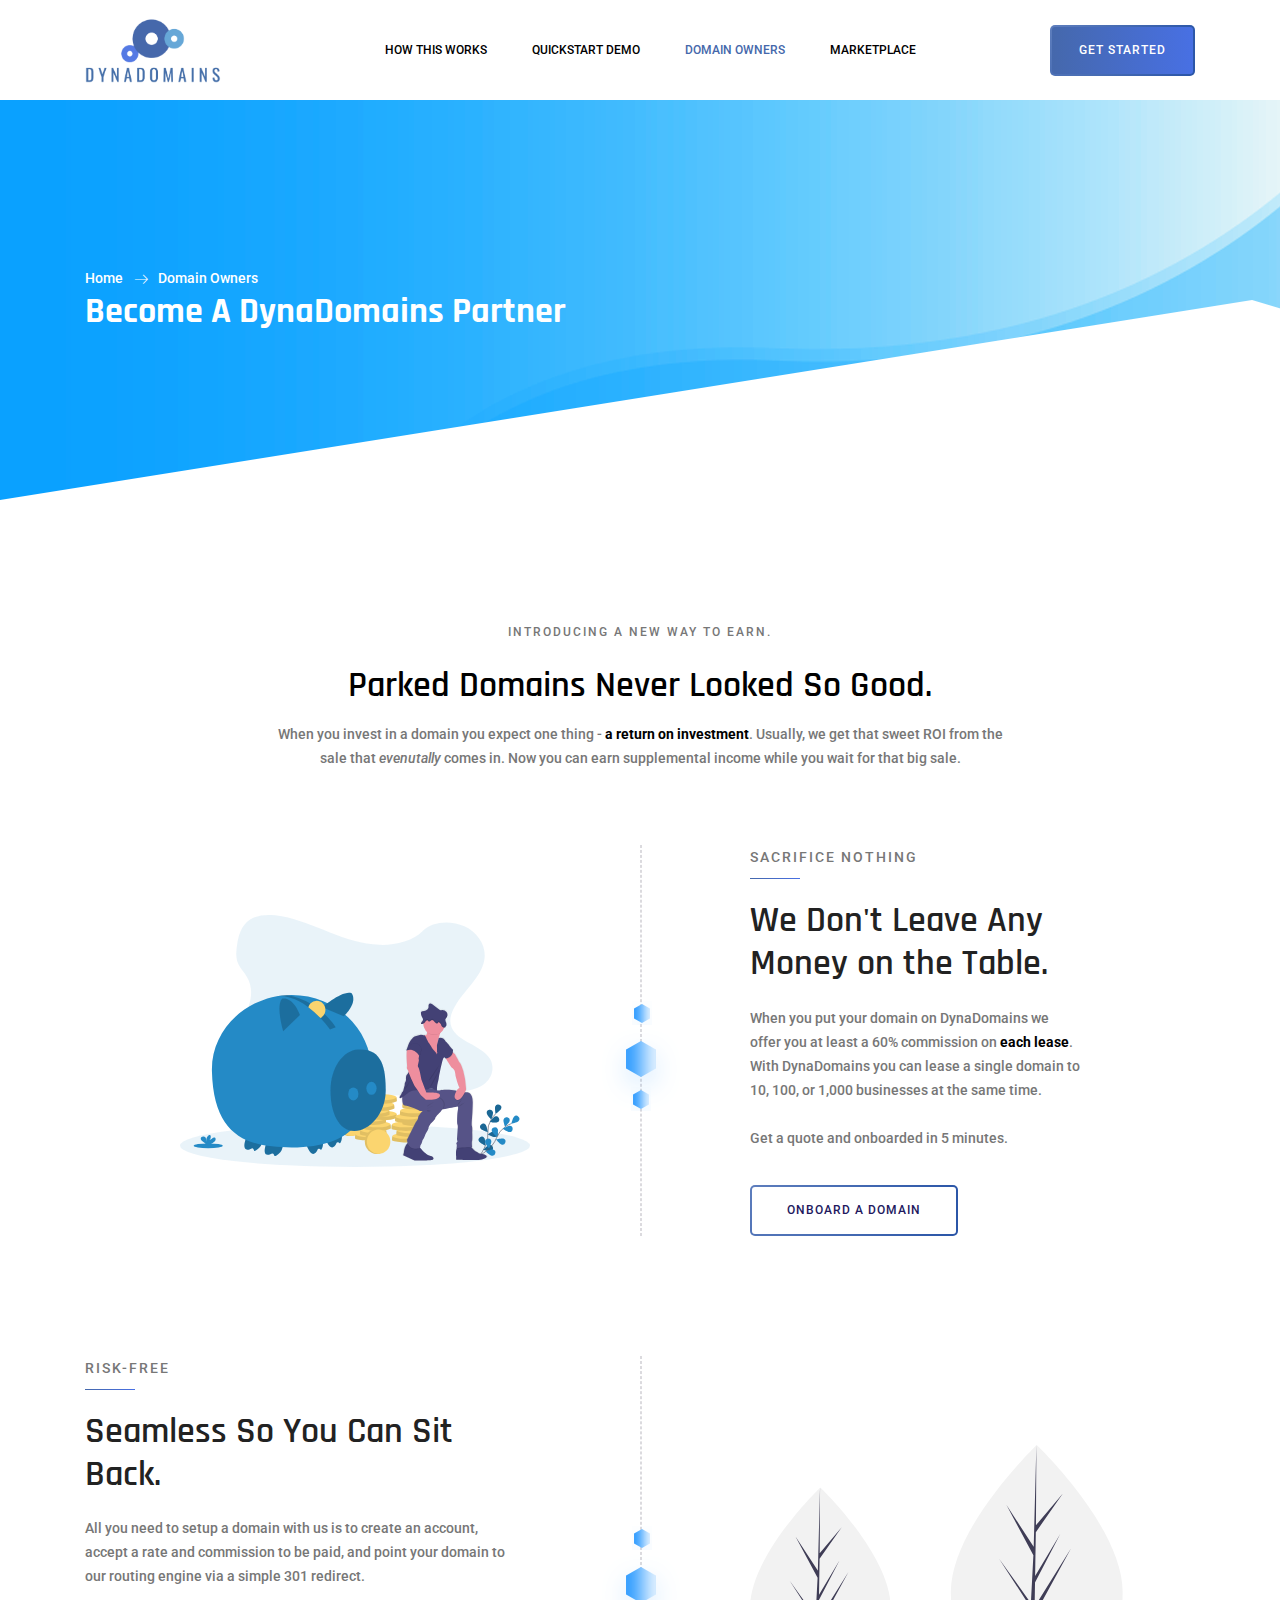
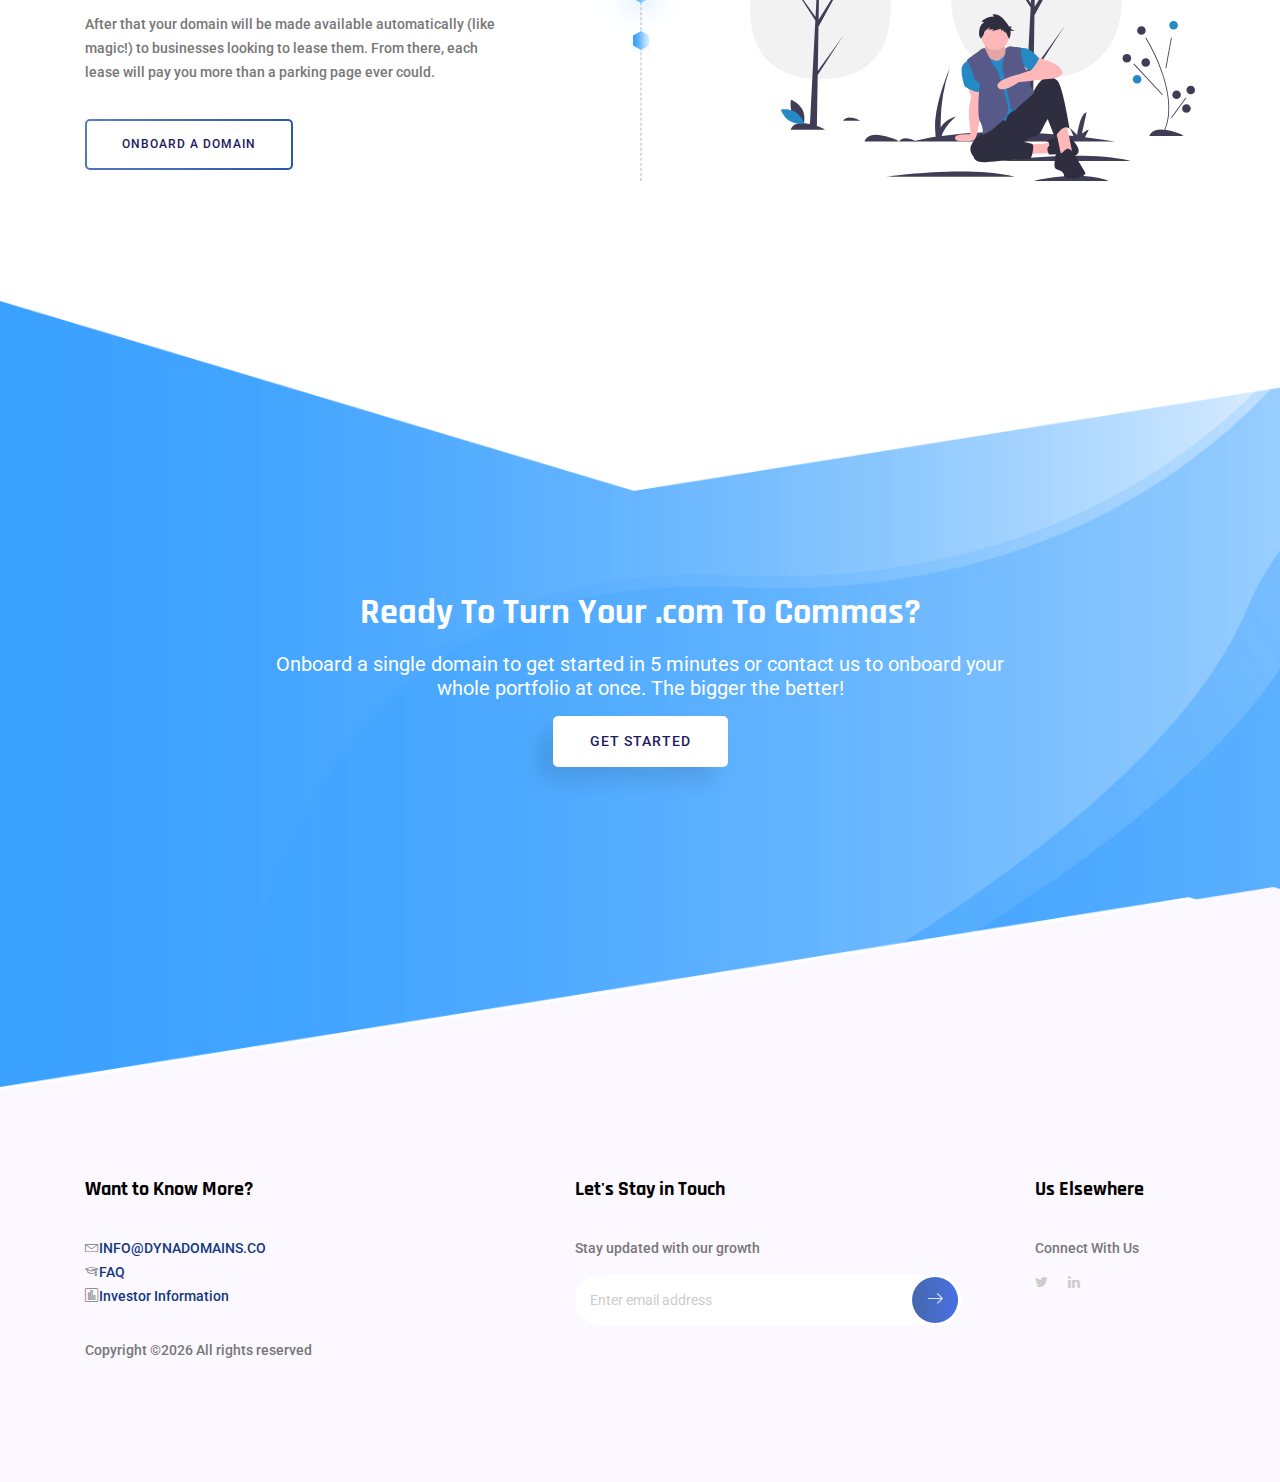
==== owners.html @ 91edc3d7 "copywriting added!!! promo images added! dedicated domain owner page" ====
<!doctype html>
<html lang="en">
<head>
	<!-- Required meta tags -->
	<!-- undraw.co 3160DC -->
	<meta charset="utf-8">
	<meta name="viewport" content="width=device-width, initial-scale=1, shrink-to-fit=no">
	<meta charset="utf-8">
	<meta name="author" content="DynaDomains.co">
	<meta name="description" content="From as little as $5 per month, you can finally lease a premium domain your audience will actually remember.">
	<meta name="keywords" content="Domains, DNS, DynaDomains, Reseller, Nameserver, cheap premium domains, servers, website, cyber squatting, domain monger, domain manager, dynamic name service, IP address routing, GIS, high-end domains, low cost domains, www, url, business domains, domain marketplace, geo-leasing, geo lease domain, geo domains, geo-lease domains, geo, lease, domain, buy domain, sell domains, domain owner, domain marketplace, domainers">
	<meta http-equiv="x-ua-compatible" content="ie=edge">
	<meta name="viewport" content="width=device-width, initial-scale=1.0">
	<meta property='og:title' content='DynaDomains - Changing Premium Domains Forever'/>
	<meta property='og:image' content='https://dynadomains.co/img/owner-promo.jpg' />
	<meta property='og:description' content='From as little as $5 per month, you can finally lease a premium domain your audience will actually remember. Get started today.'/>
	<meta property='og:url' content='https://dynadomains.co/owners.html' />

	<meta name="twitter:card" content="summary" />
	<meta name="twitter:site" content="@DynaDomains" />
	<meta name="twitter:creator" content="@DynaDomains" />
	<meta property="og:url" content="https://dynadomains.co/owners.html" />
	<meta property="og:title" content="DynaDomains - Changing Premium Domains Forever" />
	<meta property="og:description" content="From as little as $5 per month, you can finally lease a premium domain your audience will actually remember. Get started today." />
	<meta property="og:image" content="https://dynadomains.co/img/owner-promo.jpg" />

	<title>DynaDomains | Premium Domains Have Changed Forever</title>
  <!-- Place favicon.ico in the root directory -->
  <link rel="apple-touch-icon" href="img/apple-touch-icon.png">
  <link rel="shortcut icon" type="image/ico" href="img/favicon.ico" />

	<!-- Global site tag (gtag.js) - Google Analytics -->
  <script async src="https://www.googletagmanager.com/gtag/js?id=UA-66498419-9"></script>
  <script>
    window.dataLayer = window.dataLayer || [];
    function gtag(){dataLayer.push(arguments);}
    gtag('js', new Date());

    gtag('config', 'UA-66498419-9');
  </script>

	<!-- Bootstrap CSS -->
	<link rel="stylesheet" href="css/bootstrap.css">
	<link rel="stylesheet" href="vendors/linericon/style.css">
	<link rel="stylesheet" href="css/font-awesome.min.css">
	<link rel="stylesheet" href="vendors/owl-carousel/owl.carousel.min.css">
	<link rel="stylesheet" href="css/magnific-popup.css">
	<link rel="stylesheet" href="vendors/nice-select/css/nice-select.css">
	<link rel="stylesheet" href="vendors/animate-css/animate.css">
	<link rel="stylesheet" href="vendors/flaticon/flaticon.css">
	<!-- main css -->
	<link rel="stylesheet" href="css/style.css">
	<link rel="stylesheet" href="css/custom.css">
</head>

<body>

	<!--================Header Menu Area =================-->
	<header class="header_area">
		<div class="main_menu">
			<nav class="navbar navbar-expand-lg navbar-light">
				<div class="container">
					<!-- Brand and toggle get grouped for better mobile display -->
					<a class="navbar-brand logo_h" href="index.html"><img src="img/logo.png" alt=""></a>
					<button class="navbar-toggler" type="button" data-toggle="collapse" data-target="#navbarSupportedContent"
					 aria-controls="navbarSupportedContent" aria-expanded="false" aria-label="Toggle navigation">
						<span class="icon-bar"></span>
						<span class="icon-bar"></span>
						<span class="icon-bar"></span>
					</button>
					<!-- Collect the nav links, forms, and other content for toggling -->
					<div class="collapse navbar-collapse offset" id="navbarSupportedContent">
						<ul class="nav navbar-nav menu_nav justify-content-center">
							<li class="nav-item"><a class="nav-link" href="/index.html">How This Works</a></li>
							<li class="nav-item"><a class="nav-link" href="http://demo.dynadomains.co">Quickstart Demo</a></li>
							<li class="nav-item active"><a class="nav-link" href="/owners.html">Domain Owners</a></li>
							<li class="nav-item"><a class="nav-link" href="https://app.dynadomains.co/marketplace">Marketplace</a></li>
						</ul>
						<ul class="nav navbar-nav navbar-right">
							<li class="nav-item"><a href="https://app.dynadomains.co/" class="primary_btn text-uppercase">Get Started</a></li>
						</ul>
					</div>
				</div>
			</nav>
		</div>
	</header>
	<!--================Header Menu Area =================-->

	<!--================ Start Features Banner Area =================-->
	<section class="banner_area">
		<div class="banner_inner d-flex align-items-center">
			<div class="overlay bg-parallax" data-stellar-ratio="0.9" data-stellar-vertical-offset="0" data-background=""></div>
			<div class="container">
				<div class="banner_content text-left">
					<div class="page_link">
						<a href="index.html">Home</a>
						<a href="features.html">Domain Owners</a>
					</div>
					<h2>Become a DynaDomains Partner</h2>
				</div>
			</div>
		</div>
	</section>
	<!--================ End Features Banner Area =================-->

	<!--================Start Big Features Area =================-->
	<section class="section_gap big_features">
		<div class="container">
			<div class="row justify-content-center">
				<div class="col-lg-8 text-center">
					<div class="main_title">
						<p class="top_title">Introducing a new way to earn.</p>
						<h2>Parked domains never looked so good.</h2>
						<p>
							When you invest in a domain you expect one thing - <b style="color: #000">a return on investment</b>. Usually, we get that sweet ROI from the sale that <i>evenutally</i> comes in.
							 Now you can earn supplemental income while you wait for that big sale.
						</p>
					</div>
				</div>
			</div>
			<div class="row features_content">
				<div class="col-lg-4 offset-lg-1">
					<div class="big_f_left">
						<img class="img-fluid" src="img/undraw_savings.svg" alt="">
					</div>
				</div>
				<div class="col-lg-4 offset-lg-2">
					<div class="common_style">
						<p class="line">Sacrifice Nothing</p>
						<h3>We Don't Leave Any Money on the Table.</h3>
						<p>
							When you put your domain on DynaDomains we offer you at least a 60% commission on <b style="color: #000">each lease</b>.
							With DynaDomains you can lease a single domain to 10, 100, or 1,000 businesses at the same time.
							<br><br>
							Get a quote and onboarded in 5 minutes.
						</p>
						<a class="primary_btn" href="https://app.dynadomains.co/register"><span>Onboard A Domain</span></a>
					</div>
				</div>
				<div class="border-line"></div>
				<img class="shape1"src="img/shape1.png" alt="">
				<img class="shape2"src="img/shape2.png" alt="">
				<img class="shape3"src="img/shape1.png" alt="">
			</div>

			<div class="row features_content bottom-features">
				<div class="col-lg-5">
					<div class="common_style">
						<p class="line">Risk-Free</p>
						<h3>Seamless So You Can Sit Back.</h3>
						<p>
							All you need to setup a domain with us is to create an account, accept a rate and commission to be paid, and point your domain to our routing engine via a simple 301 redirect.
							<br><br>
							After that your domain will be made available automatically (like magic!) to businesses looking to lease them. From there, each lease will pay you more than a parking page ever could.
						</p>
						<a class="primary_btn" href="https://app.dynadomains.co/register"><span>Onboard A Domain</span></a>
					</div>
				</div>
				<div class="col-lg-5 offset-lg-2">
					<div class="big_f_left">
						<img class="img-fluid" src="img/undraw_chilling.svg" alt="">
					</div>
				</div>
				<div class="border-line"></div>
				<img class="shape1"src="img/shape1.png" alt="">
				<img class="shape2"src="img/shape2.png" alt="">
				<img class="shape3"src="img/shape1.png" alt="">
			</div>
		</div>
	</section>
	<!--================End Big Features Area =================-->

	<!--================Impress Area =================-->
	<section class="impress_area">
		<div class="container">
			<div class="impress_inner">
				<h2>Ready To Turn Your .com To Commas?</h2>
				<p>
					Onboard a single domain to get started in 5 minutes or contact us to onboard your whole portfolio at once. The bigger the better!
				</p>
				<a class="primary_btn" href="https://app.dynadomains.co/register"><span>Get Started</span></a>
			</div>
		</div>
	</section>
	<!--================End Impress Area =================-->

	<!--================Footer Area =================-->
	<footer class="footer_area">
		<div class="container">
			<div class="row footer_inner">
				<div class="col-lg-5 col-sm-6">
					<aside class="f_widget ab_widget">
						<div class="f_title">
							<h3>Want to Know More?</h3>
						</div>
						<p>
							<i class='lnr lnr-envelope'></i><a href="mailto:info@dynadomains.co">INFO@DYNADOMAINS.CO</a>
							<br>
							<i class='lnr lnr-graduation-hat'></i><a href="https://dynadomains.co/blog/faq">FAQ</a>
							<br>
							<i class='lnr lnr-chart-bars'></i><a href="https://dynadomains.co/blog/investors/">Investor Information</a>
						</p>
						<p>
							Copyright &copy;<script>document.write(new Date().getFullYear());</script> All rights reserved
					</aside>
				</div>
				<div class="col-lg-5 col-sm-6">
					<aside class="f_widget news_widget">
						<div class="f_title">
							<h3>Let's Stay in Touch</h3>
						</div>
						<p>Stay updated with our growth</p>
						<div id="mc_embed_signup">
							<form target="_blank" action="#" class="subscribe_form relative">
								<div class="input-group d-flex flex-row">
									<input id='email' name="form-email" placeholder="Enter email address" onfocus="this.placeholder = ''" onblur="this.placeholder = 'Email Address '"
									 required="" type="email">
									<button type="submit" onclick="submitEmail()" class="btn sub-btn"><span class="lnr lnr-arrow-right"></span></button>
								</div>
								<div class="mt-10">
									<p class='submit-card hidden' id='submit-card'>
										Thank you for you subscription to our newsletter! We will be in touch!
									</p>
								</div>
							</form>
						</div>
					</aside>
				</div>
				<div class="col-lg-2">
					<aside class="f_widget social_widget">
						<div class="f_title">
							<h3>Us Elsewhere</h3>
						</div>
						<p>Connect With Us</p>
						<ul class="list">
							<li><a href="https://twitter.com/DynaDomains"><i class="fa fa-twitter"></i></a></li>
							<li><a href="https://www.linkedin.com/in/timothy-carambat-68855189/"><i class="fa fa-linkedin"></i></a></li>
						</ul>
					</aside>
				</div>
			</div>
		</div>
	</footer>
	<!--================End Footer Area =================-->

	<!-- Optional JavaScript -->
	<!-- jQuery first, then Popper.js, then Bootstrap JS -->
	<script src="js/jquery-3.2.1.min.js"></script>
	<script src="js/popper.js"></script>
	<script src="js/bootstrap.min.js"></script>
	<script src="js/stellar.js"></script>
	<script src="js/jquery.magnific-popup.min.js"></script>
	<script src="vendors/nice-select/js/jquery.nice-select.min.js"></script>
	<script src="vendors/isotope/imagesloaded.pkgd.min.js"></script>
	<script src="vendors/isotope/isotope-min.js"></script>
	<script src="vendors/owl-carousel/owl.carousel.min.js"></script>
	<script src="vendors/counter-up/jquery.waypoints.min.js"></script>
	<script src="vendors/counter-up/jquery.counterup.min.js"></script>
	<script src="js/theme.js"></script>
	<script src="js/custom.js"></script>
</body>

</html>
---- vendors/linericon/style.css ----
@font-face {
	font-family: 'Linearicons-Free';
	src:url('fonts/Linearicons-Free.eot?w118d');
	src:url('fonts/Linearicons-Free.eot?#iefixw118d') format('embedded-opentype'),
		url('fonts/Linearicons-Free.woff2?w118d') format('woff2'),
		url('fonts/Linearicons-Free.woff?w118d') format('woff'),
		url('fonts/Linearicons-Free.ttf?w118d') format('truetype'),
		url('fonts/Linearicons-Free.svg?w118d#Linearicons-Free') format('svg');
	font-weight: normal;
	font-style: normal;
}

.lnr {
	font-family: 'Linearicons-Free';
	speak: none;
	font-style: normal;
	font-weight: normal;
	font-variant: normal;
	text-transform: none;
	line-height: 1;

	/* Better Font Rendering =========== */
	-webkit-font-smoothing: antialiased;
	-moz-osx-font-smoothing: grayscale;
}

.lnr-home:before {
	content: "\e800";
}
.lnr-apartment:before {
	content: "\e801";
}
.lnr-pencil:before {
	content: "\e802";
}
.lnr-magic-wand:before {
	content: "\e803";
}
.lnr-drop:before {
	content: "\e804";
}
.lnr-lighter:before {
	content: "\e805";
}
.lnr-poop:before {
	content: "\e806";
}
.lnr-sun:before {
	content: "\e807";
}
.lnr-moon:before {
	content: "\e808";
}
.lnr-cloud:before {
	content: "\e809";
}
.lnr-cloud-upload:before {
	content: "\e80a";
}
.lnr-cloud-download:before {
	content: "\e80b";
}
.lnr-cloud-sync:before {
	content: "\e80c";
}
.lnr-cloud-check:before {
	content: "\e80d";
}
.lnr-database:before {
	content: "\e80e";
}
.lnr-lock:before {
	content: "\e80f";
}
.lnr-cog:before {
	content: "\e810";
}
.lnr-trash:before {
	content: "\e811";
}
.lnr-dice:before {
	content: "\e812";
}
.lnr-heart:before {
	content: "\e813";
}
.lnr-star:before {
	content: "\e814";
}
.lnr-star-half:before {
	content: "\e815";
}
.lnr-star-empty:before {
	content: "\e816";
}
.lnr-flag:before {
	content: "\e817";
}
.lnr-envelope:before {
	content: "\e818";
}
.lnr-paperclip:before {
	content: "\e819";
}
.lnr-inbox:before {
	content: "\e81a";
}
.lnr-eye:before {
	content: "\e81b";
}
.lnr-printer:before {
	content: "\e81c";
}
.lnr-file-empty:before {
	content: "\e81d";
}
.lnr-file-add:before {
	content: "\e81e";
}
.lnr-enter:before {
	content: "\e81f";
}
.lnr-exit:before {
	content: "\e820";
}
.lnr-graduation-hat:before {
	content: "\e821";
}
.lnr-license:before {
	content: "\e822";
}
.lnr-music-note:before {
	content: "\e823";
}
.lnr-film-play:before {
	content: "\e824";
}
.lnr-camera-video:before {
	content: "\e825";
}
.lnr-camera:before {
	content: "\e826";
}
.lnr-picture:before {
	content: "\e827";
}
.lnr-book:before {
	content: "\e828";
}
.lnr-bookmark:before {
	content: "\e829";
}
.lnr-user:before {
	content: "\e82a";
}
.lnr-users:before {
	content: "\e82b";
}
.lnr-shirt:before {
	content: "\e82c";
}
.lnr-store:before {
	content: "\e82d";
}
.lnr-cart:before {
	content: "\e82e";
}
.lnr-tag:before {
	content: "\e82f";
}
.lnr-phone-handset:before {
	content: "\e830";
}
.lnr-phone:before {
	content: "\e831";
}
.lnr-pushpin:before {
	content: "\e832";
}
.lnr-map-marker:before {
	content: "\e833";
}
.lnr-map:before {
	content: "\e834";
}
.lnr-location:before {
	content: "\e835";
}
.lnr-calendar-full:before {
	content: "\e836";
}
.lnr-keyboard:before {
	content: "\e837";
}
.lnr-spell-check:before {
	content: "\e838";
}
.lnr-screen:before {
	content: "\e839";
}
.lnr-smartphone:before {
	content: "\e83a";
}
.lnr-tablet:before {
	content: "\e83b";
}
.lnr-laptop:before {
	content: "\e83c";
}
.lnr-laptop-phone:before {
	content: "\e83d";
}
.lnr-power-switch:before {
	content: "\e83e";
}
.lnr-bubble:before {
	content: "\e83f";
}
.lnr-heart-pulse:before {
	content: "\e840";
}
.lnr-construction:before {
	content: "\e841";
}
.lnr-pie-chart:before {
	content: "\e842";
}
.lnr-chart-bars:before {
	content: "\e843";
}
.lnr-gift:before {
	content: "\e844";
}
.lnr-diamond:before {
	content: "\e845";
}
.lnr-linearicons:before {
	content: "\e846";
}
.lnr-dinner:before {
	content: "\e847";
}
.lnr-coffee-cup:before {
	content: "\e848";
}
.lnr-leaf:before {
	content: "\e849";
}
.lnr-paw:before {
	content: "\e84a";
}
.lnr-rocket:before {
	content: "\e84b";
}
.lnr-briefcase:before {
	content: "\e84c";
}
.lnr-bus:before {
	content: "\e84d";
}
.lnr-car:before {
	content: "\e84e";
}
.lnr-train:before {
	content: "\e84f";
}
.lnr-bicycle:before {
	content: "\e850";
}
.lnr-wheelchair:before {
	content: "\e851";
}
.lnr-select:before {
	content: "\e852";
}
.lnr-earth:before {
	content: "\e853";
}
.lnr-smile:before {
	content: "\e854";
}
.lnr-sad:before {
	content: "\e855";
}
.lnr-neutral:before {
	content: "\e856";
}
.lnr-mustache:before {
	content: "\e857";
}
.lnr-alarm:before {
	content: "\e858";
}
.lnr-bullhorn:before {
	content: "\e859";
}
.lnr-volume-high:before {
	content: "\e85a";
}
.lnr-volume-medium:before {
	content: "\e85b";
}
.lnr-volume-low:before {
	content: "\e85c";
}
.lnr-volume:before {
	content: "\e85d";
}
.lnr-mic:before {
	content: "\e85e";
}
.lnr-hourglass:before {
	content: "\e85f";
}
.lnr-undo:before {
	content: "\e860";
}
.lnr-redo:before {
	content: "\e861";
}
.lnr-sync:before {
	content: "\e862";
}
.lnr-history:before {
	content: "\e863";
}
.lnr-clock:before {
	content: "\e864";
}
.lnr-download:before {
	content: "\e865";
}
.lnr-upload:before {
	content: "\e866";
}
.lnr-enter-down:before {
	content: "\e867";
}
.lnr-exit-up:before {
	content: "\e868";
}
.lnr-bug:before {
	content: "\e869";
}
.lnr-code:before {
	content: "\e86a";
}
.lnr-link:before {
	content: "\e86b";
}
.lnr-unlink:before {
	content: "\e86c";
}
.lnr-thumbs-up:before {
	content: "\e86d";
}
.lnr-thumbs-down:before {
	content: "\e86e";
}
.lnr-magnifier:before {
	content: "\e86f";
}
.lnr-cross:before {
	content: "\e870";
}
.lnr-menu:before {
	content: "\e871";
}
.lnr-list:before {
	content: "\e872";
}
.lnr-chevron-up:before {
	content: "\e873";
}
.lnr-chevron-down:before {
	content: "\e874";
}
.lnr-chevron-left:before {
	content: "\e875";
}
.lnr-chevron-right:before {
	content: "\e876";
}
.lnr-arrow-up:before {
	content: "\e877";
}
.lnr-arrow-down:before {
	content: "\e878";
}
.lnr-arrow-left:before {
	content: "\e879";
}
.lnr-arrow-right:before {
	content: "\e87a";
}
.lnr-move:before {
	content: "\e87b";
}
.lnr-warning:before {
	content: "\e87c";
}
.lnr-question-circle:before {
	content: "\e87d";
}
.lnr-menu-circle:before {
	content: "\e87e";
}
.lnr-checkmark-circle:before {
	content: "\e87f";
}
.lnr-cross-circle:before {
	content: "\e880";
}
.lnr-plus-circle:before {
	content: "\e881";
}
.lnr-circle-minus:before {
	content: "\e882";
}
.lnr-arrow-up-circle:before {
	content: "\e883";
}
.lnr-arrow-down-circle:before {
	content: "\e884";
}
.lnr-arrow-left-circle:before {
	content: "\e885";
}
.lnr-arrow-right-circle:before {
	content: "\e886";
}
.lnr-chevron-up-circle:before {
	content: "\e887";
}
.lnr-chevron-down-circle:before {
	content: "\e888";
}
.lnr-chevron-left-circle:before {
	content: "\e889";
}
.lnr-chevron-right-circle:before {
	content: "\e88a";
}
.lnr-crop:before {
	content: "\e88b";
}
.lnr-frame-expand:before {
	content: "\e88c";
}
.lnr-frame-contract:before {
	content: "\e88d";
}
.lnr-layers:before {
	content: "\e88e";
}
.lnr-funnel:before {
	content: "\e88f";
}
.lnr-text-format:before {
	content: "\e890";
}
.lnr-text-format-remove:before {
	content: "\e891";
}
.lnr-text-size:before {
	content: "\e892";
}
.lnr-bold:before {
	content: "\e893";
}
.lnr-italic:before {
	content: "\e894";
}
.lnr-underline:before {
	content: "\e895";
}
.lnr-strikethrough:before {
	content: "\e896";
}
.lnr-highlight:before {
	content: "\e897";
}
.lnr-text-align-left:before {
	content: "\e898";
}
.lnr-text-align-center:before {
	content: "\e899";
}
.lnr-text-align-right:before {
	content: "\e89a";
}
.lnr-text-align-justify:before {
	content: "\e89b";
}
.lnr-line-spacing:before {
	content: "\e89c";
}
.lnr-indent-increase:before {
	content: "\e89d";
}
.lnr-indent-decrease:before {
	content: "\e89e";
}
.lnr-pilcrow:before {
	content: "\e89f";
}
.lnr-direction-ltr:before {
	content: "\e8a0";
}
.lnr-direction-rtl:before {
	content: "\e8a1";
}
.lnr-page-break:before {
	content: "\e8a2";
}
.lnr-sort-alpha-asc:before {
	content: "\e8a3";
}
.lnr-sort-amount-asc:before {
	content: "\e8a4";
}
.lnr-hand:before {
	content: "\e8a5";
}
.lnr-pointer-up:before {
	content: "\e8a6";
}
.lnr-pointer-right:before {
	content: "\e8a7";
}
.lnr-pointer-down:before {
	content: "\e8a8";
}
.lnr-pointer-left:before {
	content: "\e8a9";
}
---- vendors/nice-select/css/nice-select.css ----
.nice-select {
  -webkit-tap-highlight-color: transparent;
  background-color: #fff;
  border-radius: 5px;
  border: solid 1px #e8e8e8;
  box-sizing: border-box;
  clear: both;
  cursor: pointer;
  display: block;
  float: left;
  font-family: inherit;
  font-size: 14px;
  font-weight: normal;
  height: 42px;
  line-height: 40px;
  outline: none;
  padding-left: 18px;
  padding-right: 30px;
  position: relative;
  text-align: left !important;
  -webkit-transition: all 0.2s ease-in-out;
  transition: all 0.2s ease-in-out;
  -webkit-user-select: none;
     -moz-user-select: none;
      -ms-user-select: none;
          user-select: none;
  white-space: nowrap;
  width: auto; }
  .nice-select:hover {
    border-color: #dbdbdb; }
  .nice-select:active, .nice-select.open, .nice-select:focus {
    border-color: #999; }
  .nice-select:after {
    border-bottom: 2px solid #999;
    border-right: 2px solid #999;
    content: '';
    display: block;
    height: 5px;
    margin-top: -4px;
    pointer-events: none;
    position: absolute;
    right: 12px;
    top: 50%;
    -webkit-transform-origin: 66% 66%;
        -ms-transform-origin: 66% 66%;
            transform-origin: 66% 66%;
    -webkit-transform: rotate(45deg);
        -ms-transform: rotate(45deg);
            transform: rotate(45deg);
    -webkit-transition: all 0.15s ease-in-out;
    transition: all 0.15s ease-in-out;
    width: 5px; }
  .nice-select.open:after {
    -webkit-transform: rotate(-135deg);
        -ms-transform: rotate(-135deg);
            transform: rotate(-135deg); }
  .nice-select.open .list {
    opacity: 1;
    pointer-events: auto;
    -webkit-transform: scale(1) translateY(0);
        -ms-transform: scale(1) translateY(0);
            transform: scale(1) translateY(0); }
  .nice-select.disabled {
    border-color: #ededed;
    color: #999;
    pointer-events: none; }
    .nice-select.disabled:after {
      border-color: #cccccc; }
  .nice-select.wide {
    width: 100%; }
    .nice-select.wide .list {
      left: 0 !important;
      right: 0 !important; }
  .nice-select.right {
    float: right; }
    .nice-select.right .list {
      left: auto;
      right: 0; }
  .nice-select.small {
    font-size: 12px;
    height: 36px;
    line-height: 34px; }
    .nice-select.small:after {
      height: 4px;
      width: 4px; }
    .nice-select.small .option {
      line-height: 34px;
      min-height: 34px; }
  .nice-select .list {
    background-color: #fff;
    border-radius: 5px;
    box-shadow: 0 0 0 1px rgba(68, 68, 68, 0.11);
    box-sizing: border-box;
    margin-top: 4px;
    opacity: 0;
    overflow: hidden;
    padding: 0;
    pointer-events: none;
    position: absolute;
    top: 100%;
    left: 0;
    -webkit-transform-origin: 50% 0;
        -ms-transform-origin: 50% 0;
            transform-origin: 50% 0;
    -webkit-transform: scale(0.75) translateY(-21px);
        -ms-transform: scale(0.75) translateY(-21px);
            transform: scale(0.75) translateY(-21px);
    -webkit-transition: all 0.2s cubic-bezier(0.5, 0, 0, 1.25), opacity 0.15s ease-out;
    transition: all 0.2s cubic-bezier(0.5, 0, 0, 1.25), opacity 0.15s ease-out;
    z-index: 9; }
    .nice-select .list:hover .option:not(:hover) {
      background-color: transparent !important; }
  .nice-select .option {
    cursor: pointer;
    font-weight: 400;
    line-height: 40px;
    list-style: none;
    min-height: 40px;
    outline: none;
    padding-left: 18px;
    padding-right: 29px;
    text-align: left;
    -webkit-transition: all 0.2s;
    transition: all 0.2s; }
    .nice-select .option:hover, .nice-select .option.focus, .nice-select .option.selected.focus {
      background-color: #f6f6f6; }
    .nice-select .option.selected {
      font-weight: bold; }
    .nice-select .option.disabled {
      background-color: transparent;
      color: #999;
      cursor: default; }

.no-csspointerevents .nice-select .list {
  display: none; }

.no-csspointerevents .nice-select.open .list {
  display: block; }
---- vendors/flaticon/flaticon.css ----
/*
  	Flaticon icon font: Flaticon
  	Creation date: 26/06/2018 17:19
  	*/

@font-face {
  font-family: "Flaticon";
  src: url("./Flaticon.eot");
  src: url("./Flaticon.eot?#iefix") format("embedded-opentype"),
       url("./Flaticon.woff") format("woff"),
       url("./Flaticon.ttf") format("truetype"),
       url("./Flaticon.svg#Flaticon") format("svg");
  font-weight: normal;
  font-style: normal;
}

@media screen and (-webkit-min-device-pixel-ratio:0) {
  @font-face {
    font-family: "Flaticon";
    src: url("./Flaticon.svg#Flaticon") format("svg");
  }
}

[class^="flaticon-"]:before, [class*=" flaticon-"]:before,
[class^="flaticon-"]:after, [class*=" flaticon-"]:after {   
  font-family: Flaticon;
        font-size: 20px;
font-style: normal;
margin-left: 20px;
}

.flaticon-skyline:before { content: "\f100"; }
.flaticon-sketch:before { content: "\f101"; }
.flaticon-city:before { content: "\f102"; }
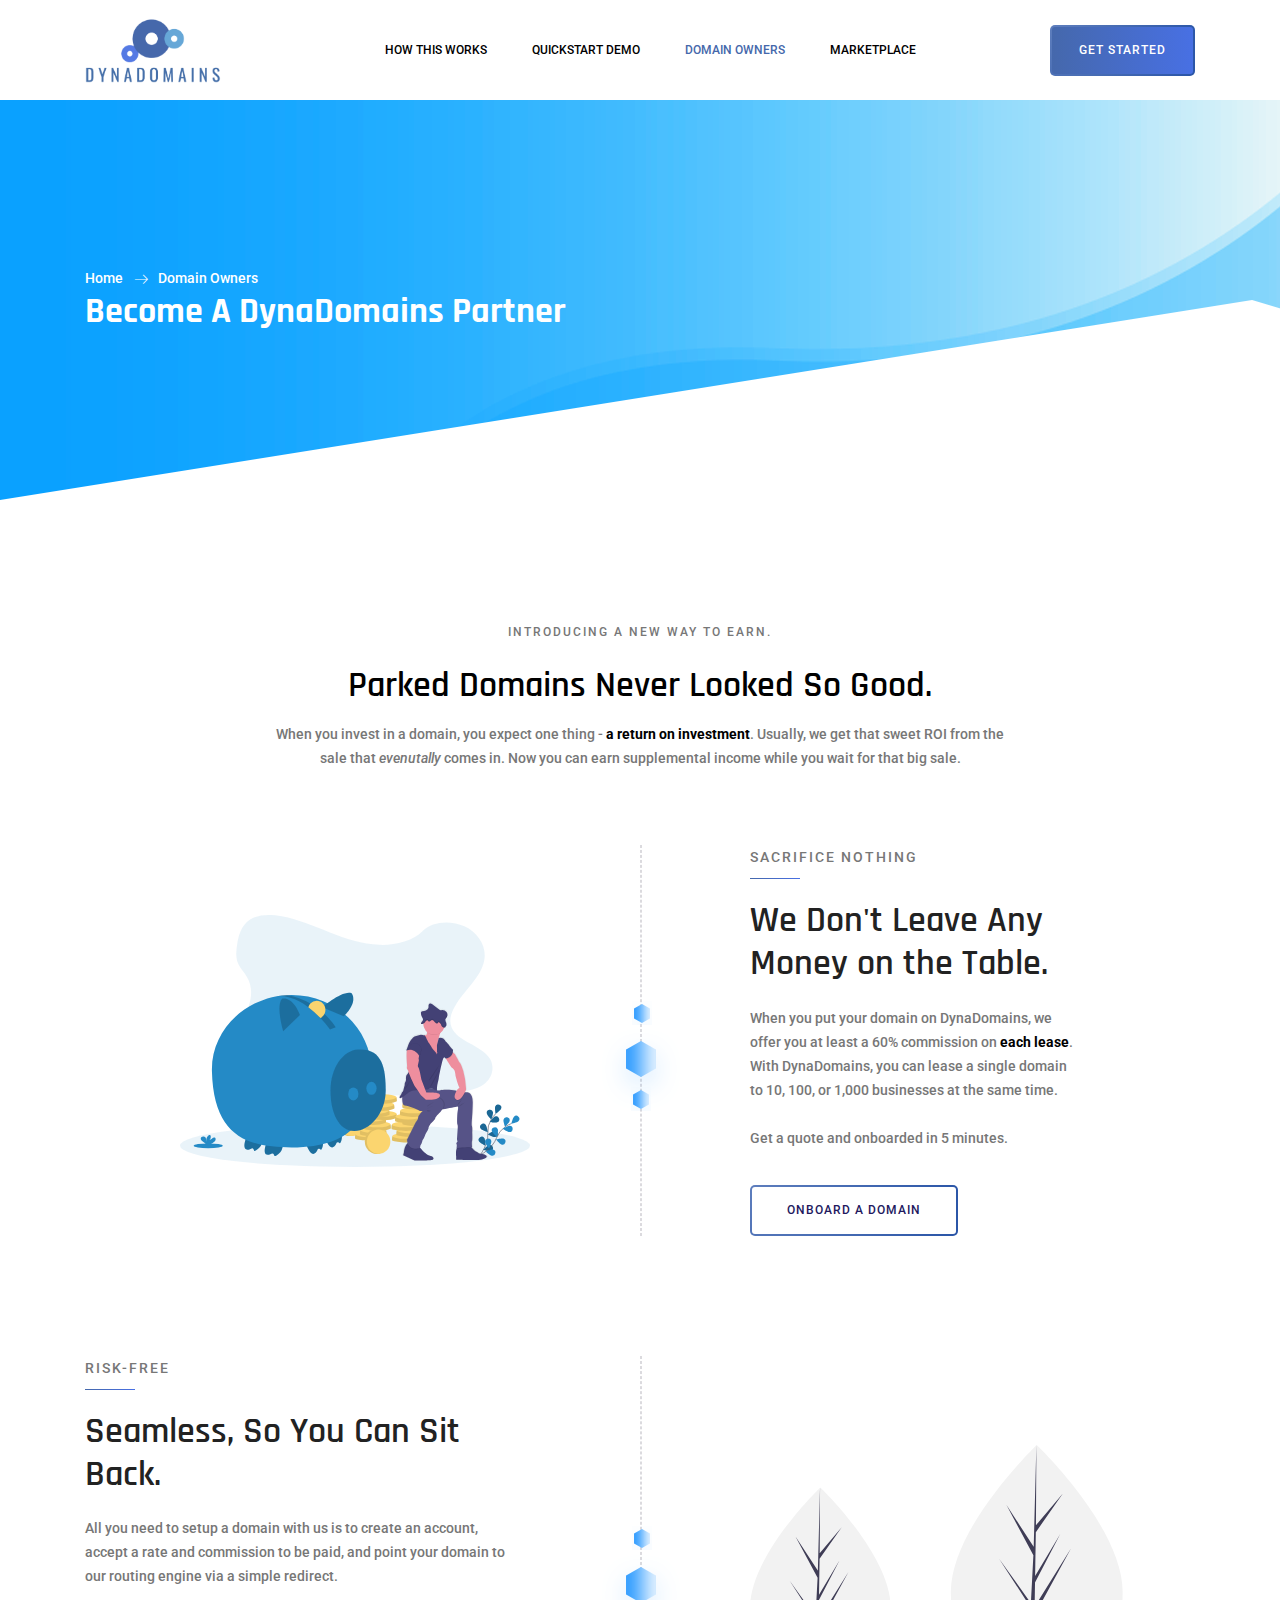
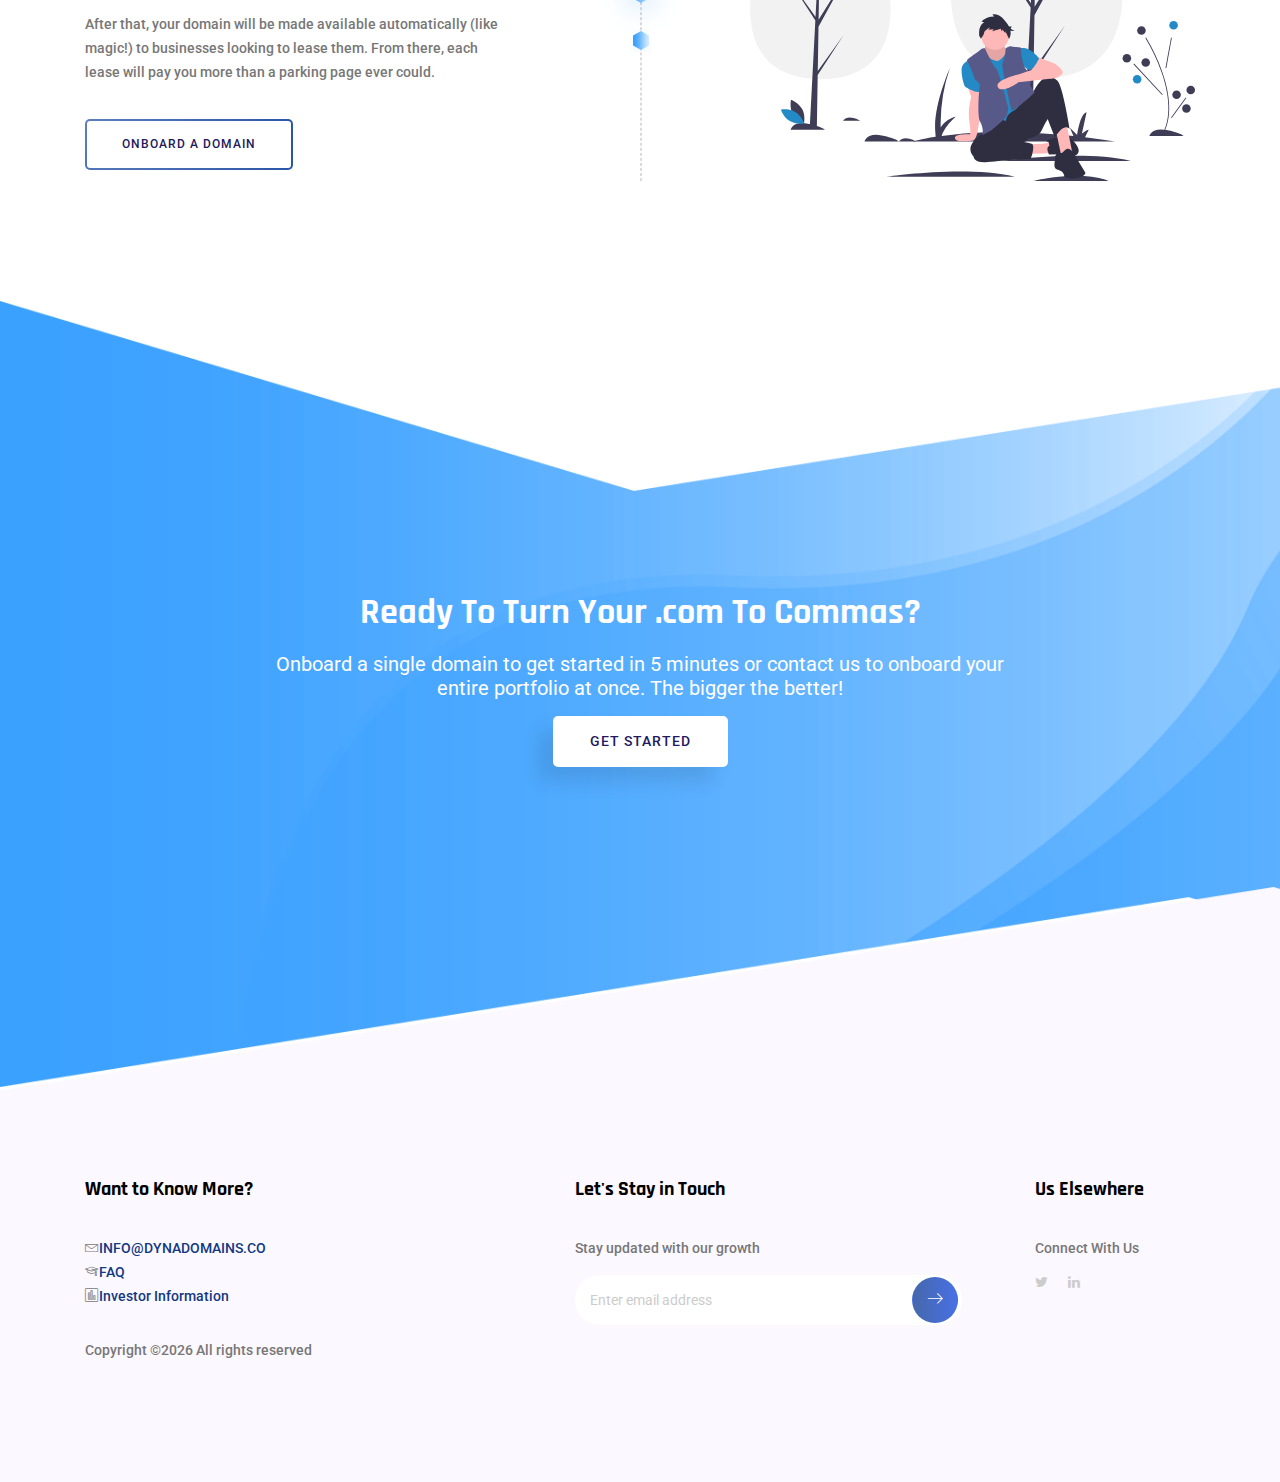
==== commit e1d07867: "more grammar" ====
--- a/owners.html
+++ b/owners.html
@@ -112,7 +112,7 @@
 						<p class="top_title">Introducing a new way to earn.</p>
 						<h2>Parked domains never looked so good.</h2>
 						<p>
-							When you invest in a domain you expect one thing - <b style="color: #000">a return on investment</b>. Usually, we get that sweet ROI from the sale that <i>evenutally</i> comes in.
+							When you invest in a domain, you expect one thing - <b style="color: #000">a return on investment</b>. Usually, we get that sweet ROI from the sale that <i>evenutally</i> comes in.
 							 Now you can earn supplemental income while you wait for that big sale.
 						</p>
 					</div>
@@ -129,8 +129,8 @@
 						<p class="line">Sacrifice Nothing</p>
 						<h3>We Don't Leave Any Money on the Table.</h3>
 						<p>
-							When you put your domain on DynaDomains we offer you at least a 60% commission on <b style="color: #000">each lease</b>.
-							With DynaDomains you can lease a single domain to 10, 100, or 1,000 businesses at the same time.
+							When you put your domain on DynaDomains, we offer you at least a 60% commission on <b style="color: #000">each lease</b>.
+							With DynaDomains, you can lease a single domain to 10, 100, or 1,000 businesses at the same time.
 							<br><br>
 							Get a quote and onboarded in 5 minutes.
 						</p>
@@ -147,11 +147,11 @@
 				<div class="col-lg-5">
 					<div class="common_style">
 						<p class="line">Risk-Free</p>
-						<h3>Seamless So You Can Sit Back.</h3>
-						<p>
-							All you need to setup a domain with us is to create an account, accept a rate and commission to be paid, and point your domain to our routing engine via a simple 301 redirect.
+						<h3>Seamless, So You Can Sit Back.</h3>
+						<p>
+							All you need to setup a domain with us is to create an account, accept a rate and commission to be paid, and point your domain to our routing engine via a simple redirect.
 							<br><br>
-							After that your domain will be made available automatically (like magic!) to businesses looking to lease them. From there, each lease will pay you more than a parking page ever could.
+							After that, your domain will be made available automatically (like magic!) to businesses looking to lease them. From there, each lease will pay you more than a parking page ever could.
 						</p>
 						<a class="primary_btn" href="https://app.dynadomains.co/register"><span>Onboard A Domain</span></a>
 					</div>
@@ -176,7 +176,7 @@
 			<div class="impress_inner">
 				<h2>Ready To Turn Your .com To Commas?</h2>
 				<p>
-					Onboard a single domain to get started in 5 minutes or contact us to onboard your whole portfolio at once. The bigger the better!
+					Onboard a single domain to get started in 5 minutes or contact us to onboard your entire portfolio at once. The bigger the better!
 				</p>
 				<a class="primary_btn" href="https://app.dynadomains.co/register"><span>Get Started</span></a>
 			</div>
--- a/css/custom.css
+++ b/css/custom.css
@@ -34,8 +34,8 @@
   padding: 10px;
 }
 
-@media (max-width: 767px) {
-  .border-line-cont {
+@media (max-width: 800px){
+  .border-line, .shape1, .shape2, .shape3{
     display: none;
-   }
+  }
 }
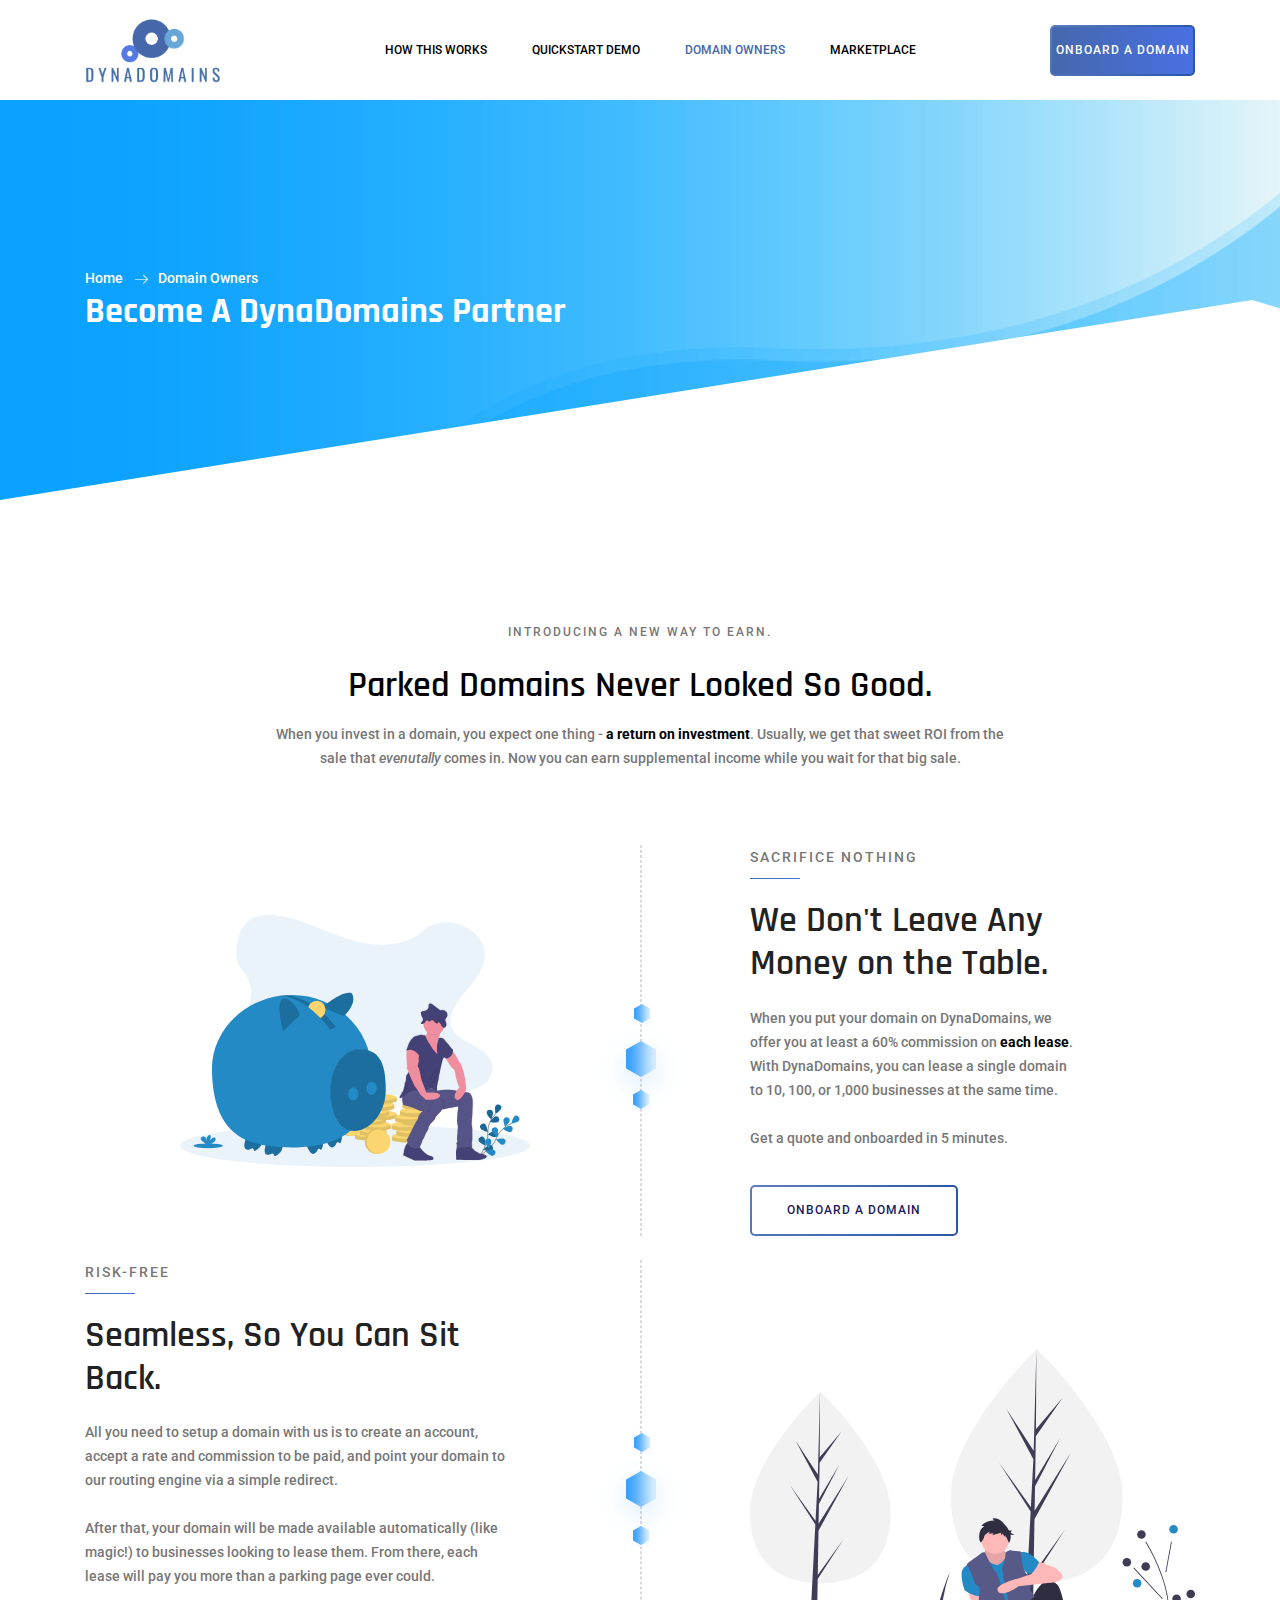
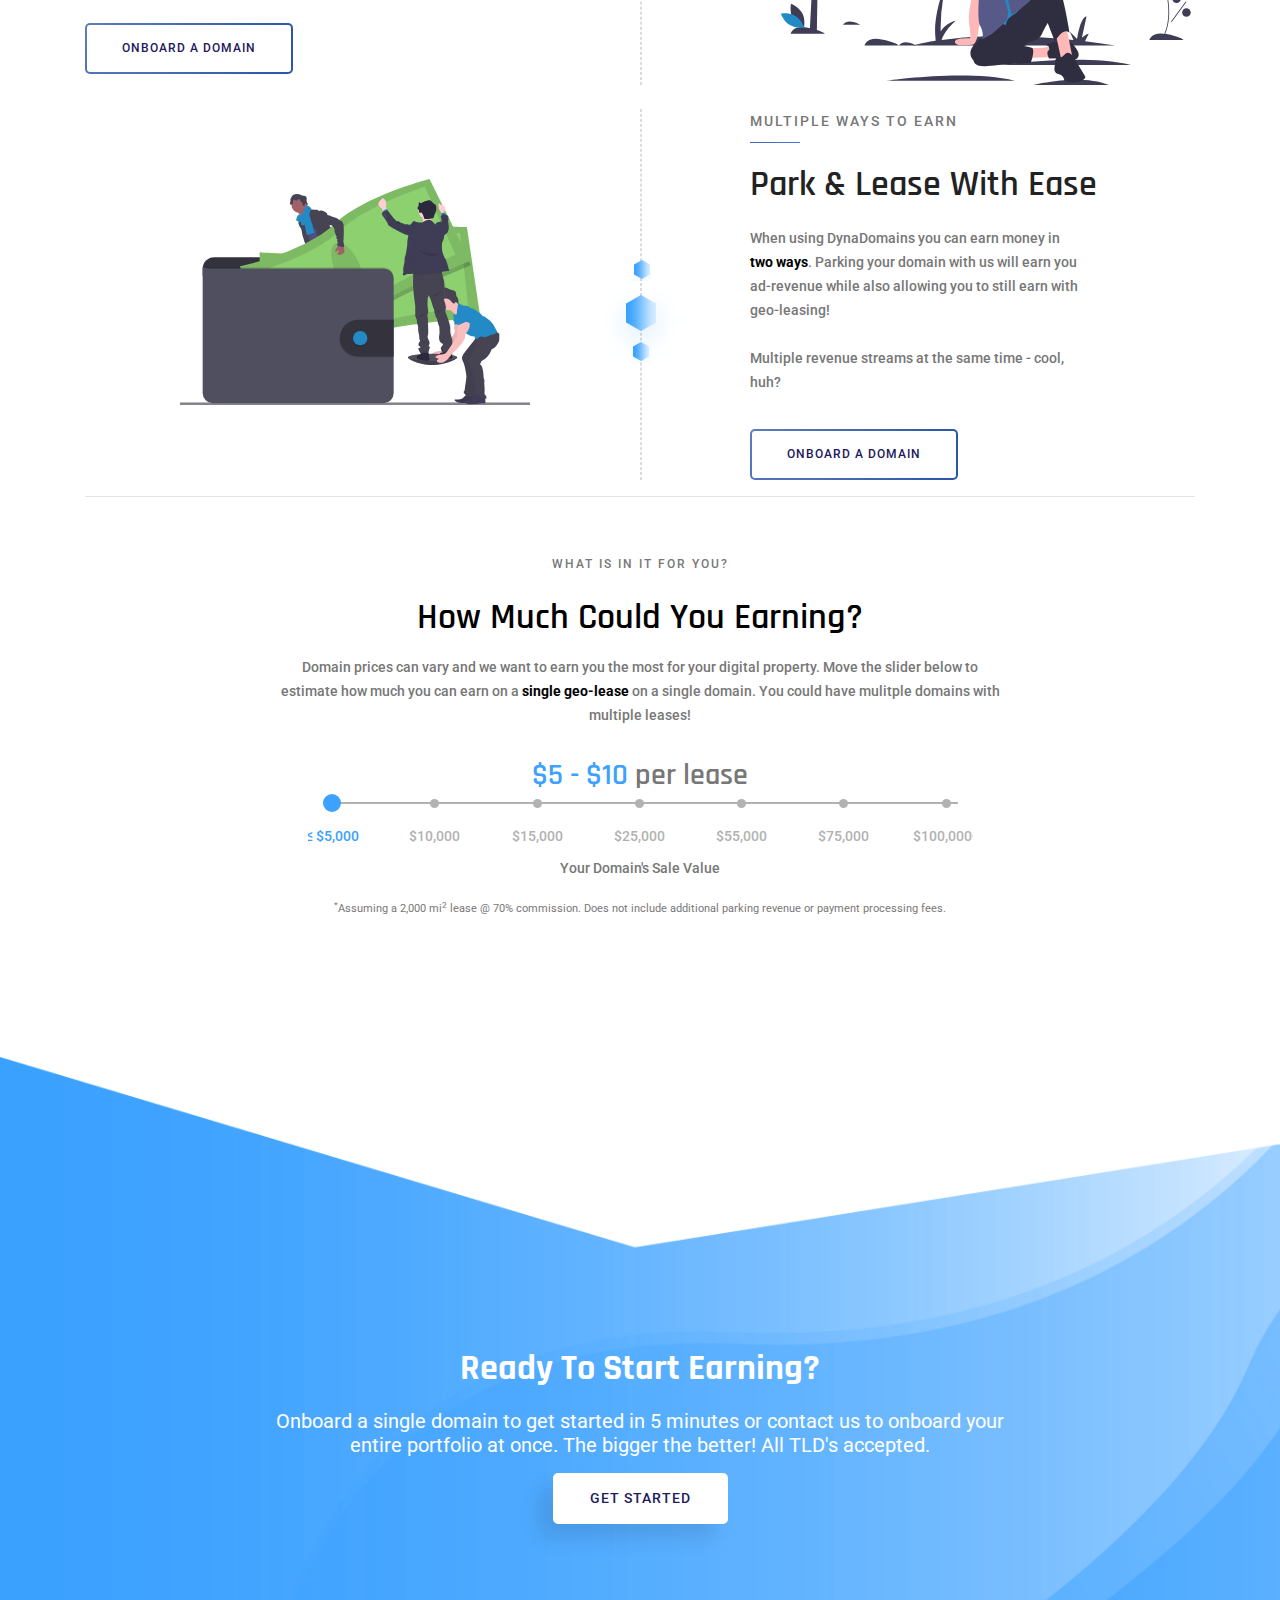
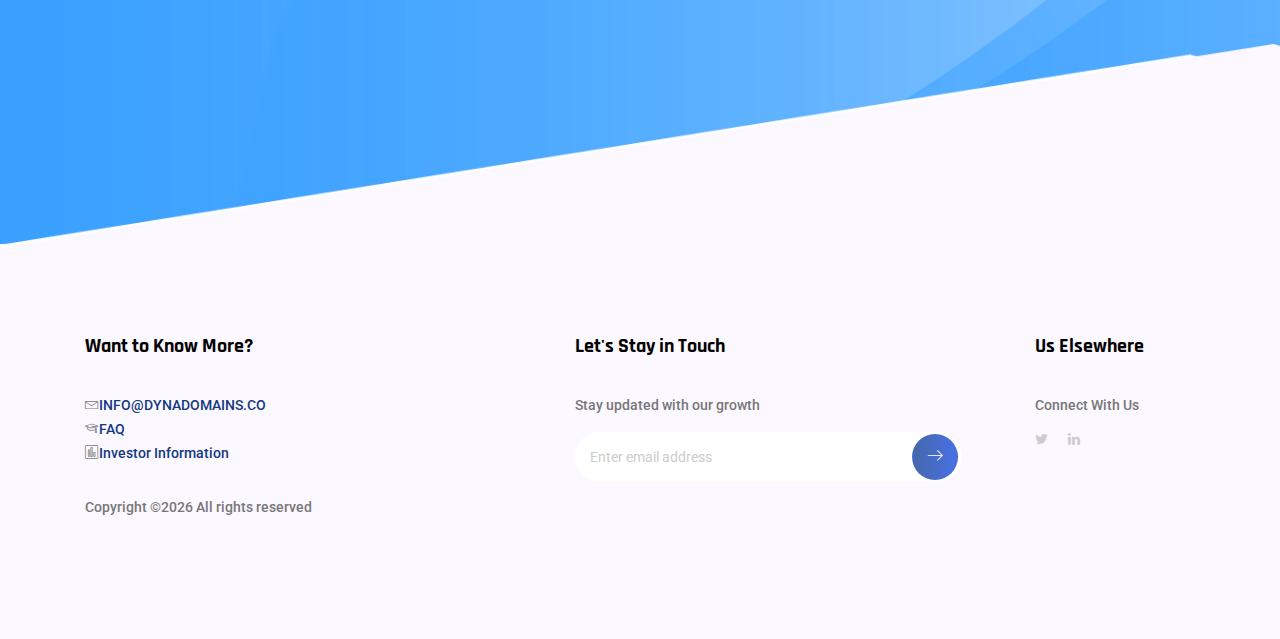
==== commit 3990a5c4: "add in estimator and update domain owner page" ====
--- a/owners.html
+++ b/owners.html
@@ -38,6 +38,7 @@
 
     gtag('config', 'UA-66498419-9');
   </script>
+	<script data-ad-client="ca-pub-2466331850146937" async src="https://pagead2.googlesyndication.com/pagead/js/adsbygoogle.js"></script>
 
 	<!-- Bootstrap CSS -->
 	<link rel="stylesheet" href="css/bootstrap.css">
@@ -51,6 +52,7 @@
 	<!-- main css -->
 	<link rel="stylesheet" href="css/style.css">
 	<link rel="stylesheet" href="css/custom.css">
+	<link rel="stylesheet" href="css/owners.css">
 </head>
 
 <body>
@@ -77,7 +79,7 @@
 							<li class="nav-item"><a class="nav-link" href="https://app.dynadomains.co/marketplace">Marketplace</a></li>
 						</ul>
 						<ul class="nav navbar-nav navbar-right">
-							<li class="nav-item"><a href="https://app.dynadomains.co/" class="primary_btn text-uppercase">Get Started</a></li>
+							<li class="nav-item"><a href="https://app.dynadomains.co/" class="primary_btn text-uppercase">Onboard A Domain</a></li>
 						</ul>
 					</div>
 				</div>
@@ -118,6 +120,7 @@
 					</div>
 				</div>
 			</div>
+
 			<div class="row features_content">
 				<div class="col-lg-4 offset-lg-1">
 					<div class="big_f_left">
@@ -142,8 +145,8 @@
 				<img class="shape2"src="img/shape2.png" alt="">
 				<img class="shape3"src="img/shape1.png" alt="">
 			</div>
-
-			<div class="row features_content bottom-features">
+			<br>
+			<div class="row features_content">
 				<div class="col-lg-5">
 					<div class="common_style">
 						<p class="line">Risk-Free</p>
@@ -166,6 +169,65 @@
 				<img class="shape2"src="img/shape2.png" alt="">
 				<img class="shape3"src="img/shape1.png" alt="">
 			</div>
+			<br>
+			<div class="row features_content">
+				<div class="col-lg-4 offset-lg-1">
+					<div class="big_f_left">
+						<img class="img-fluid" src="img/undraw_wallet.svg" alt="">
+					</div>
+				</div>
+				<div class="col-lg-4 offset-lg-2">
+					<div class="common_style">
+						<p class="line">Multiple Ways to Earn</p>
+						<h3>Park & Lease With Ease</h3>
+						<p>
+							When using DynaDomains you can earn money in <b style="color: #000">two ways</b>. Parking your domain with us will earn you ad-revenue while
+							also allowing you to still earn with geo-leasing!
+							<br><br>
+							Multiple revenue streams at the same time - cool, huh?
+						</p>
+						<a class="primary_btn" href="https://app.dynadomains.co/register"><span>Onboard A Domain</span></a>
+					</div>
+				</div>
+				<div class="border-line"></div>
+				<img class="shape1"src="img/shape1.png" alt="">
+				<img class="shape2"src="img/shape2.png" alt="">
+				<img class="shape3"src="img/shape1.png" alt="">
+			</div>
+
+			<hr/>
+			<div class="row justify-content-center" style="margin-top: 5%">
+				<div class="col-lg-8 text-center">
+					<div class="main_title" style="margin-bottom: 30px">
+						<p class="top_title">What is in it for you?</p>
+						<h2>How Much Could You Earning?</h2>
+						<p>
+							Domain prices can vary and we want to earn you the most for your digital property. Move the slider below to estimate how much you can earn
+							on a <b style="color: #000">single geo-lease</b> on a single domain. You could have mulitple domains with multiple leases!
+						</p>
+					</div>
+				</div>
+
+				<div class="col-lg-7" style="overflow:hidden">
+					<div class="col-xs-12">
+						<div class="col-xs-12 text-center">
+							<h2><e id='income_est'>$5.99 - $7.93</e> per lease</h2>
+						</div>
+
+						<div class='slider'>
+						</div>
+
+						<p style='margin-top: 8%' class="text-center">Your Domain's Sale Value</p>
+					</div>
+				</div>
+
+				<div class="col-xs-12 text-center">
+					<p class='hint small'>
+						<sup style="color: inherit">*</sup>Assuming a 2,000 mi<sup style="color: inherit">2</sup> lease @ 70% commission.
+						Does not include additional parking revenue or payment processing fees.
+					</p>
+				</div>
+			</div>
 		</div>
 	</section>
 	<!--================End Big Features Area =================-->
@@ -174,9 +236,9 @@
 	<section class="impress_area">
 		<div class="container">
 			<div class="impress_inner">
-				<h2>Ready To Turn Your .com To Commas?</h2>
+				<h2>Ready To Start Earning?</h2>
 				<p>
-					Onboard a single domain to get started in 5 minutes or contact us to onboard your entire portfolio at once. The bigger the better!
+					Onboard a single domain to get started in 5 minutes or contact us to onboard your entire portfolio at once. The bigger the better! All TLD's accepted.
 				</p>
 				<a class="primary_btn" href="https://app.dynadomains.co/register"><span>Get Started</span></a>
 			</div>
@@ -196,9 +258,9 @@
 						<p>
 							<i class='lnr lnr-envelope'></i><a href="mailto:info@dynadomains.co">INFO@DYNADOMAINS.CO</a>
 							<br>
-							<i class='lnr lnr-graduation-hat'></i><a href="https://dynadomains.co/blog/faq">FAQ</a>
+							<i class='lnr lnr-graduation-hat'></i><a href="https://blog.dynadomains.co/faq">FAQ</a>
 							<br>
-							<i class='lnr lnr-chart-bars'></i><a href="https://dynadomains.co/blog/investors/">Investor Information</a>
+							<i class='lnr lnr-chart-bars'></i><a href="https://blog.dynadomains.co/investors/">Investor Information</a>
 						</p>
 						<p>
 							Copyright &copy;<script>document.write(new Date().getFullYear());</script> All rights reserved
@@ -258,6 +320,8 @@
 	<script src="vendors/counter-up/jquery.counterup.min.js"></script>
 	<script src="js/theme.js"></script>
 	<script src="js/custom.js"></script>
+	<script src="js/owners.js"></script>
+
 </body>
 
 </html>
--- a/css/owners.css
+++ b/css/owners.css
@@ -0,0 +1,110 @@
+#income_est {
+  color: #3da1ff
+}
+
+.range {
+  position: relative;
+  width: 100% !important;
+  height: 5px;
+}
+
+.range input {
+  width: 100%;
+  position: absolute;
+  top: 2px;
+  height: 0;
+  -webkit-appearance: none;
+}
+.range input::-webkit-slider-thumb {
+  -webkit-appearance: none;
+  width: 18px;
+  height: 18px;
+  margin: -8px 0  0;
+  border-radius: 50%;
+  background: #3da1ff;
+  cursor: pointer;
+  border: 0 !important;
+}
+.range input::-moz-range-thumb {
+  width: 18px;
+  height: 18px;
+  margin: -8px 0  0;
+  border-radius: 50%;
+  background: #3da1ff;
+  cursor: pointer;
+  border: 0 !important;
+}
+.range input::-ms-thumb {
+  width: 18px;
+  height: 18px;
+  margin: -8px 0  0;
+  border-radius: 50%;
+  background: #3da1ff;
+  cursor: pointer;
+  border: 0 !important;
+}
+.range input::-webkit-slider-runnable-track {
+  width: 100%;
+  height: 2px;
+  cursor: pointer;
+  background: #b2b2b2;
+}
+.range input::-moz-range-track {
+  width: 100%;
+  height: 2px;
+  cursor: pointer;
+  background: #b2b2b2;
+}
+.range input::-ms-track {
+  width: 100%;
+  height: 2px;
+  cursor: pointer;
+  background: #b2b2b2;
+}
+.range input:focus {
+  background: none;
+  outline: none;
+}
+.range input::-ms-track {
+  width: 100%;
+  cursor: pointer;
+  background: transparent;
+  border-color: transparent;
+  color: transparent;
+}
+
+.range-labels {
+  margin: 18px -41px 0;
+  padding: 0;
+  list-style: none;
+}
+.range-labels li {
+  position: relative;
+  float: left;
+  width: 102.25px;
+  text-align: center;
+  color: #b2b2b2;
+  font-size: 14px;
+  cursor: pointer;
+}
+.range-labels li::before {
+  position: absolute;
+  top: -25px;
+  right: 0;
+  left: 0;
+  content: "";
+  margin: 0 auto;
+  width: 9px;
+  height: 9px;
+  background: #b2b2b2;
+  border-radius: 50%;
+}
+.range-labels .active {
+  color: #3da1ff;
+}
+.range-labels .selected::before {
+  background: #3da1ff;
+}
+.range-labels .active.selected::before {
+  display: none;
+}
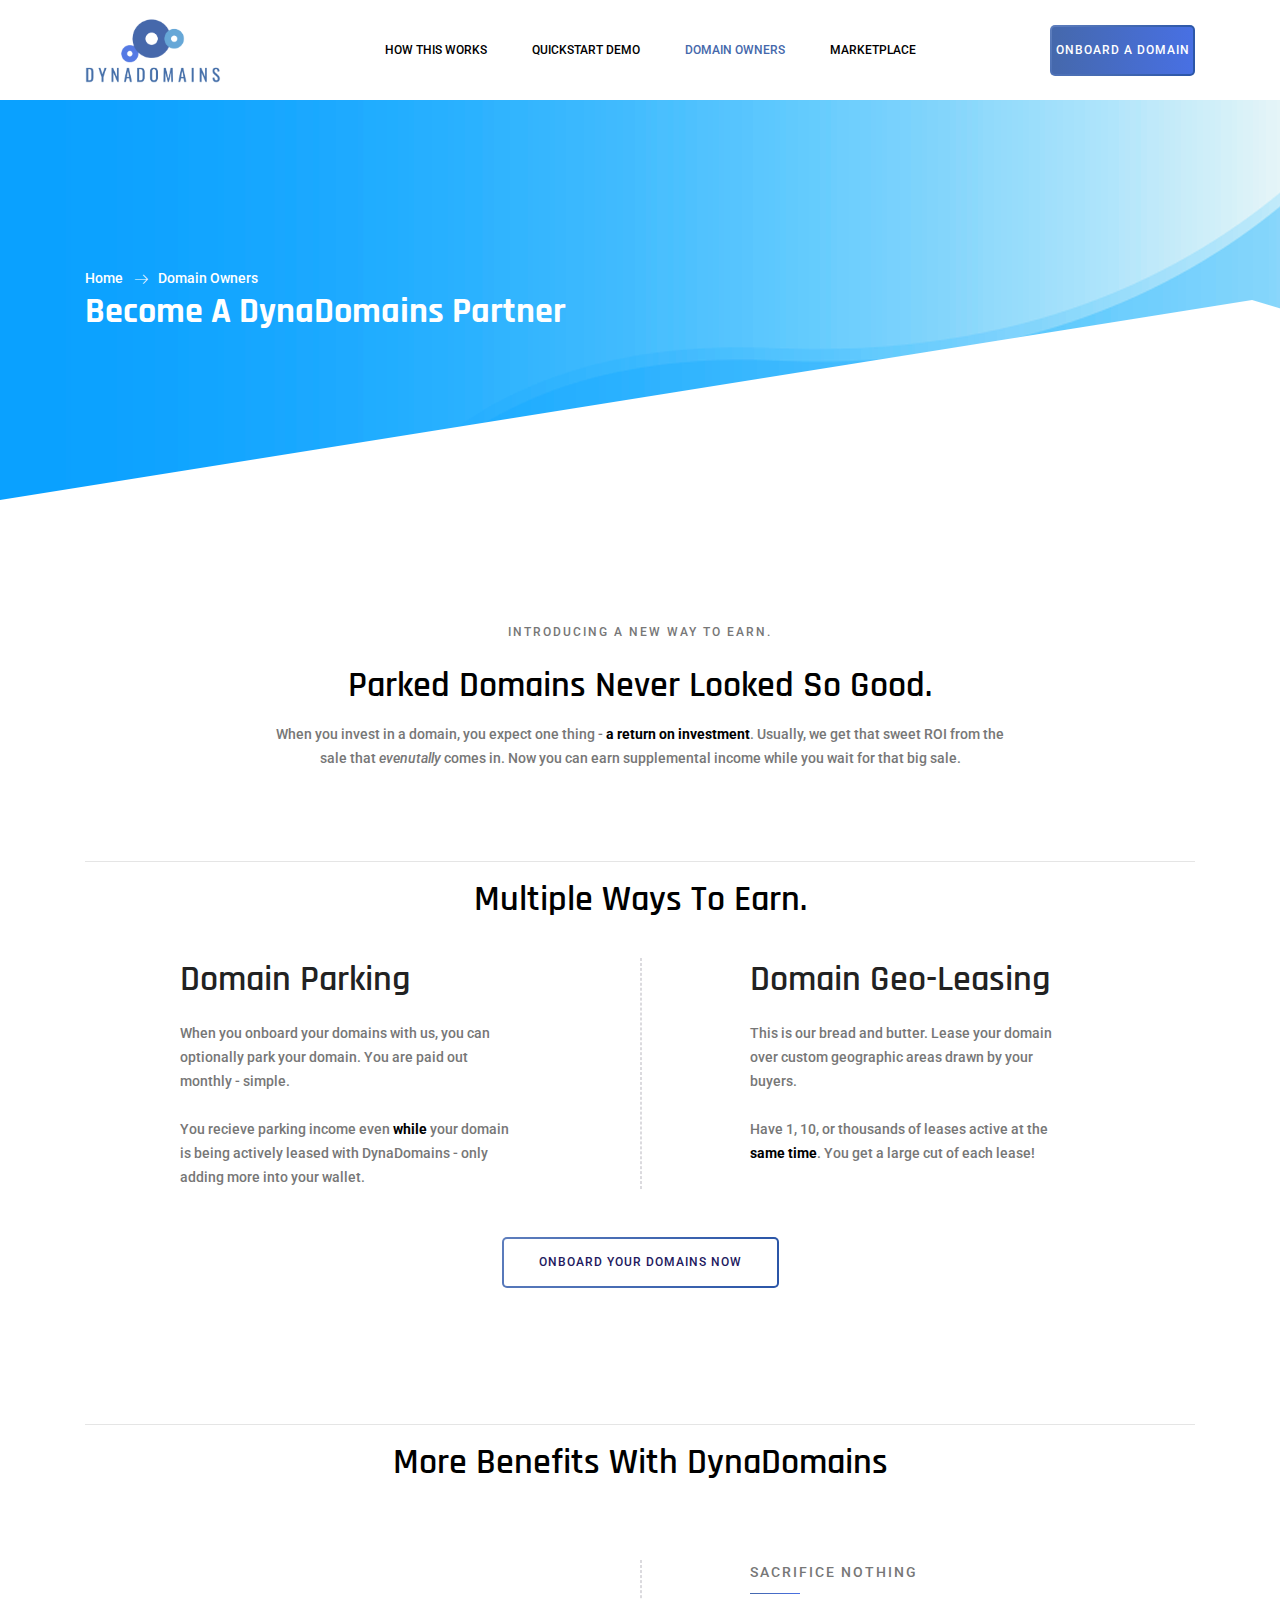
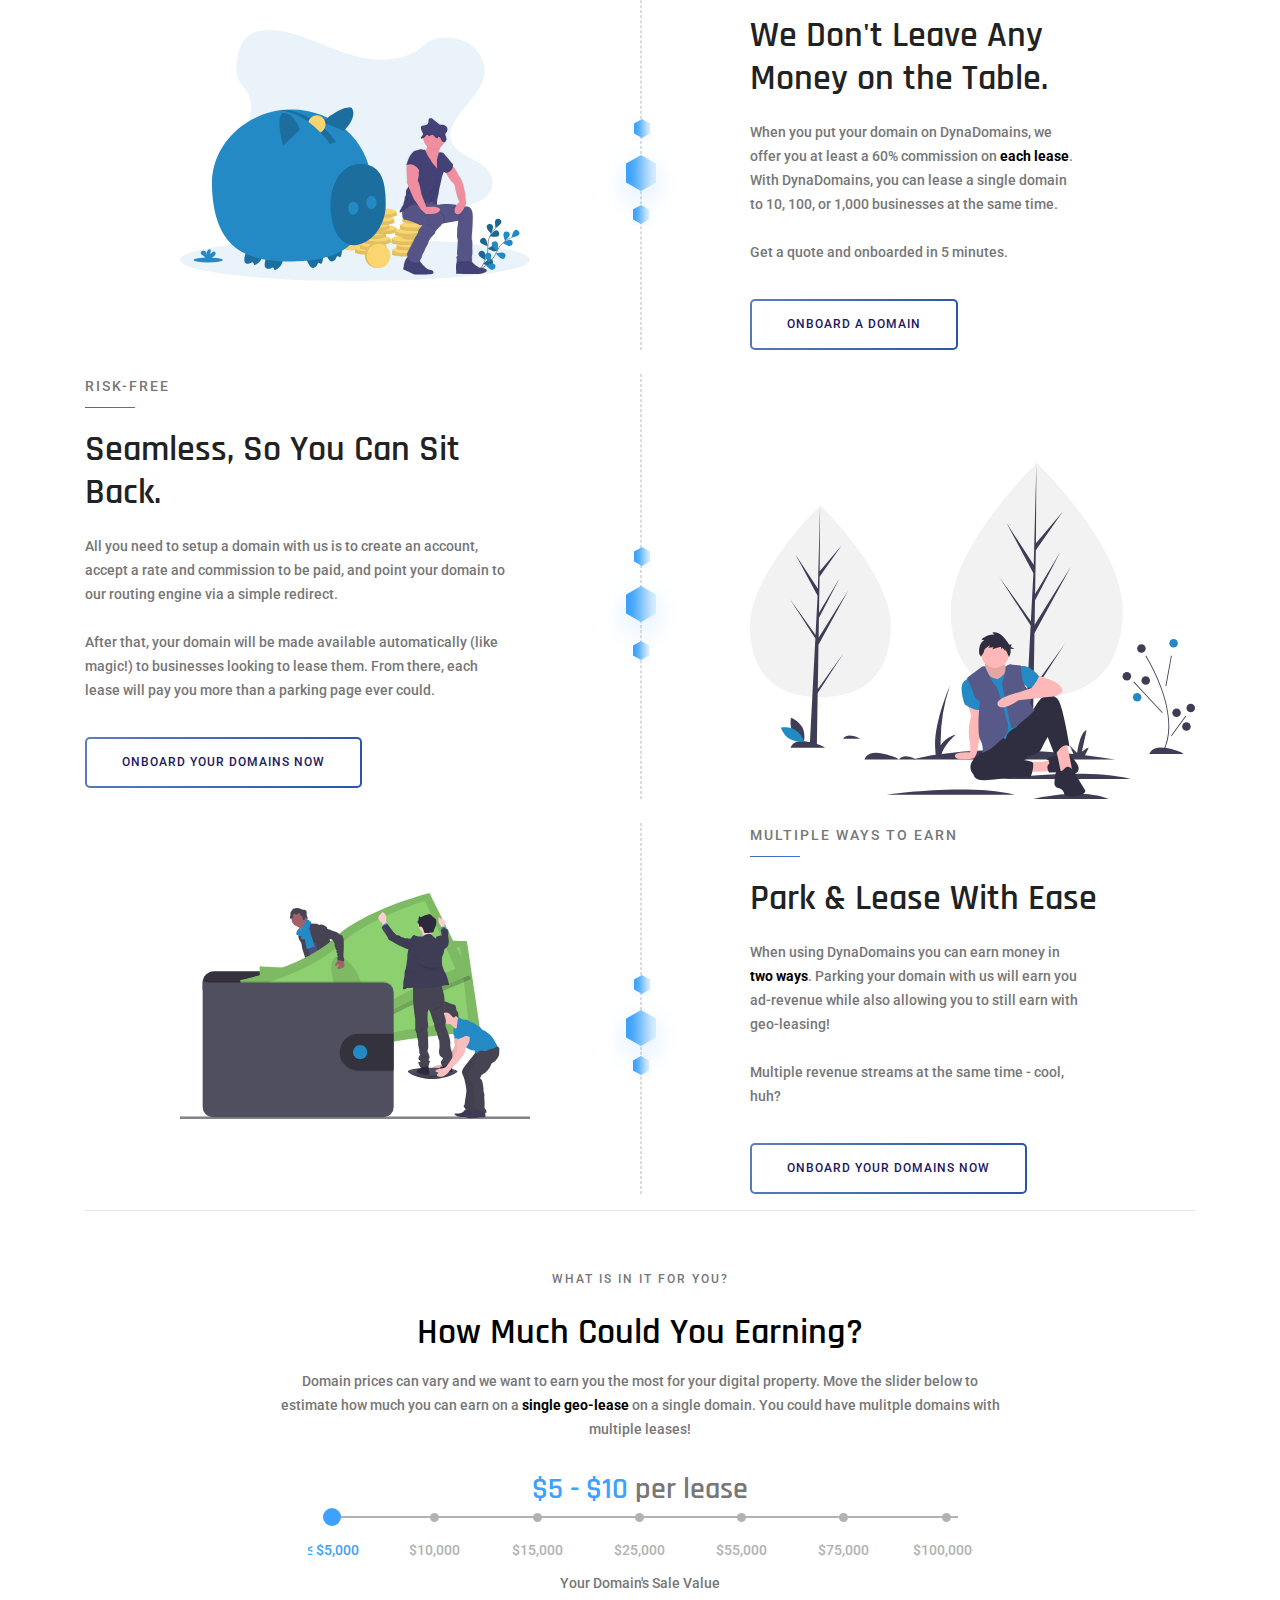
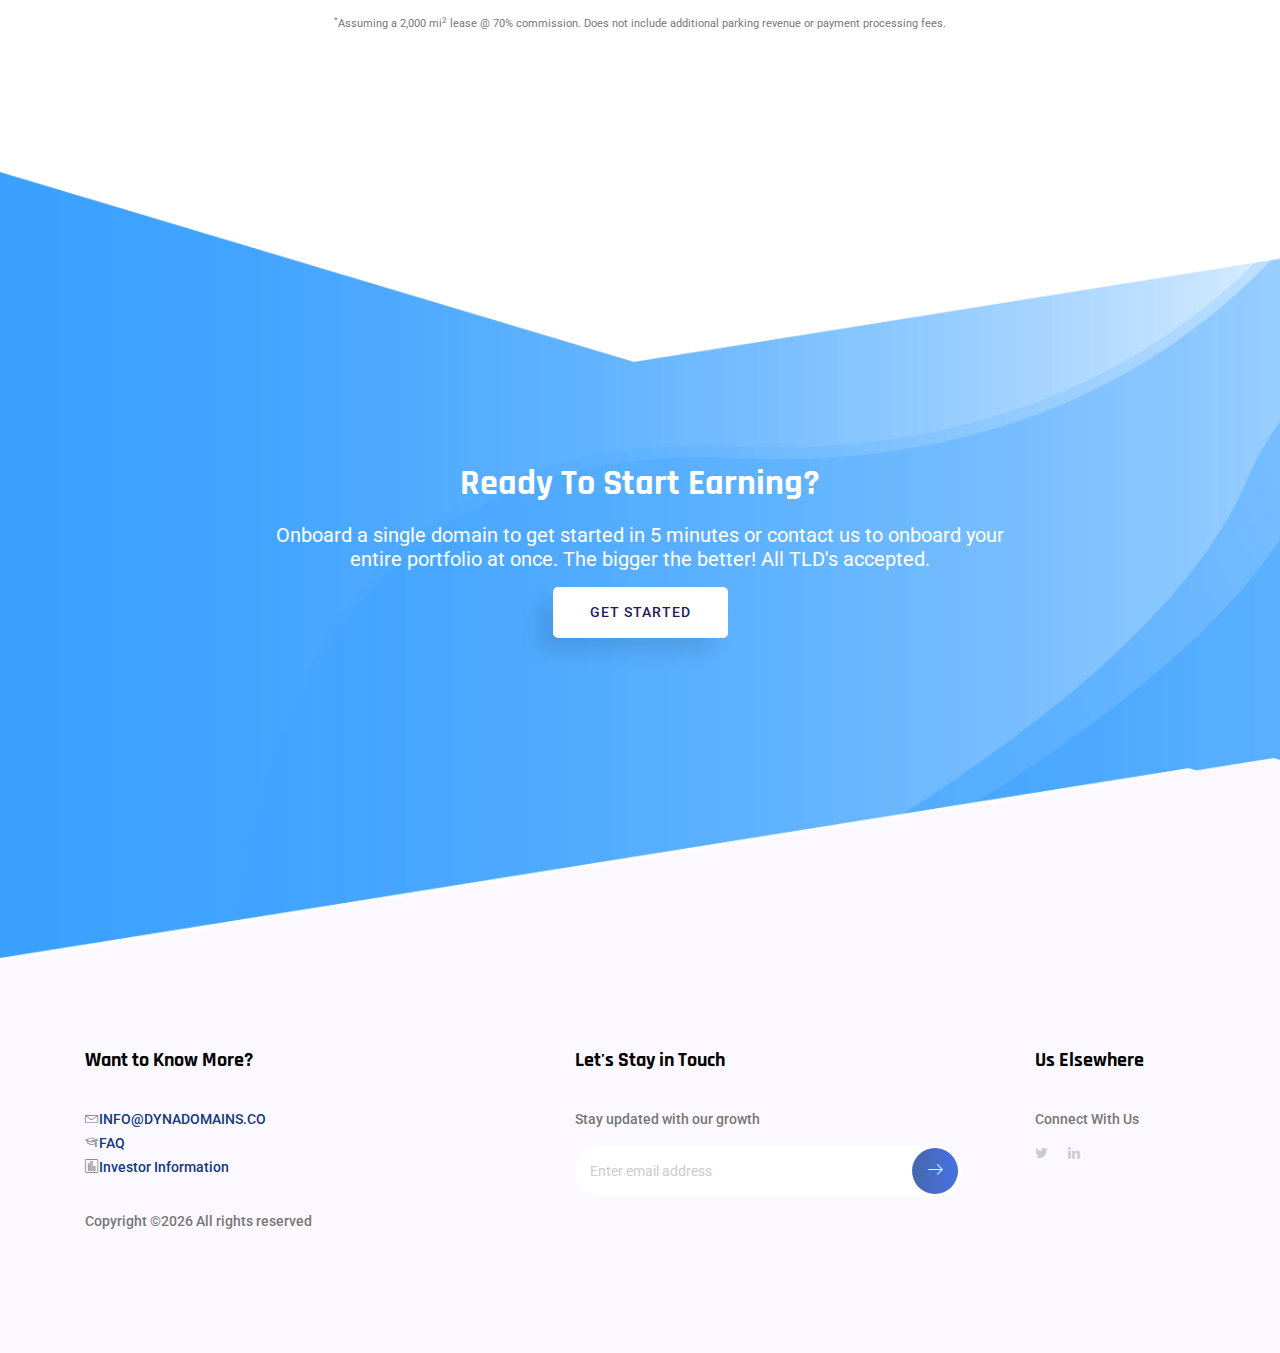
==== commit e7555c79: "update owners page" ====
--- a/owners.html
+++ b/owners.html
@@ -120,7 +120,53 @@
 					</div>
 				</div>
 			</div>
-
+			<hr>
+
+			<div class="row justify-content-center" style="height: 80px;">
+				<div class="col-lg-8 text-center">
+					<div class="main_title">
+						<h2>Multiple Ways To Earn.</h2>
+					</div>
+				</div>
+			</div>
+			<div class="row features_content">
+				<div class="col-lg-4 offset-lg-1">
+					<div class="common_style">
+						<h3>Domain Parking</h3>
+						<p>
+							When you onboard your domains with us, you can optionally park your domain. You are paid out monthly - simple.
+							<br><br>
+							You recieve parking income even <b style="color: #000">while</b> your domain is being actively leased with DynaDomains - only adding more into your wallet.
+						</p>
+					</div>
+				</div>
+				<div class="col-lg-4 offset-lg-2">
+					<div class="common_style">
+						<h3>Domain Geo-Leasing</h3>
+						<p>
+							This is our bread and butter. Lease your domain over custom geographic areas drawn by your buyers.
+							<br><br>
+							Have 1, 10, or thousands of leases active at the <b style="color: #000">same time</b>. You get a large cut of each lease!
+						</p>
+					</div>
+				</div>
+				<div class="border-line"></div>
+			</div>
+			<br><br>
+			<div class="col-lg-12 text-center">
+				<a class="primary_btn" href="https://app.dynadomains.co/register"><span>Onboard Your Domains Now</span></a>
+			</div>
+			<br><br><br><br><br>
+			<hr>
+
+
+			<div class="row justify-content-center">
+				<div class="col-lg-8 text-center">
+					<div class="main_title">
+						<h2>More Benefits With DynaDomains</h2>
+					</div>
+				</div>
+			</div>
 			<div class="row features_content">
 				<div class="col-lg-4 offset-lg-1">
 					<div class="big_f_left">
@@ -156,7 +202,7 @@
 							<br><br>
 							After that, your domain will be made available automatically (like magic!) to businesses looking to lease them. From there, each lease will pay you more than a parking page ever could.
 						</p>
-						<a class="primary_btn" href="https://app.dynadomains.co/register"><span>Onboard A Domain</span></a>
+						<a class="primary_btn" href="https://app.dynadomains.co/register"><span>Onboard Your Domains Now</span></a>
 					</div>
 				</div>
 				<div class="col-lg-5 offset-lg-2">
@@ -186,7 +232,7 @@
 							<br><br>
 							Multiple revenue streams at the same time - cool, huh?
 						</p>
-						<a class="primary_btn" href="https://app.dynadomains.co/register"><span>Onboard A Domain</span></a>
+						<a class="primary_btn" href="https://app.dynadomains.co/register"><span>Onboard Your Domains Now</span></a>
 					</div>
 				</div>
 				<div class="border-line"></div>
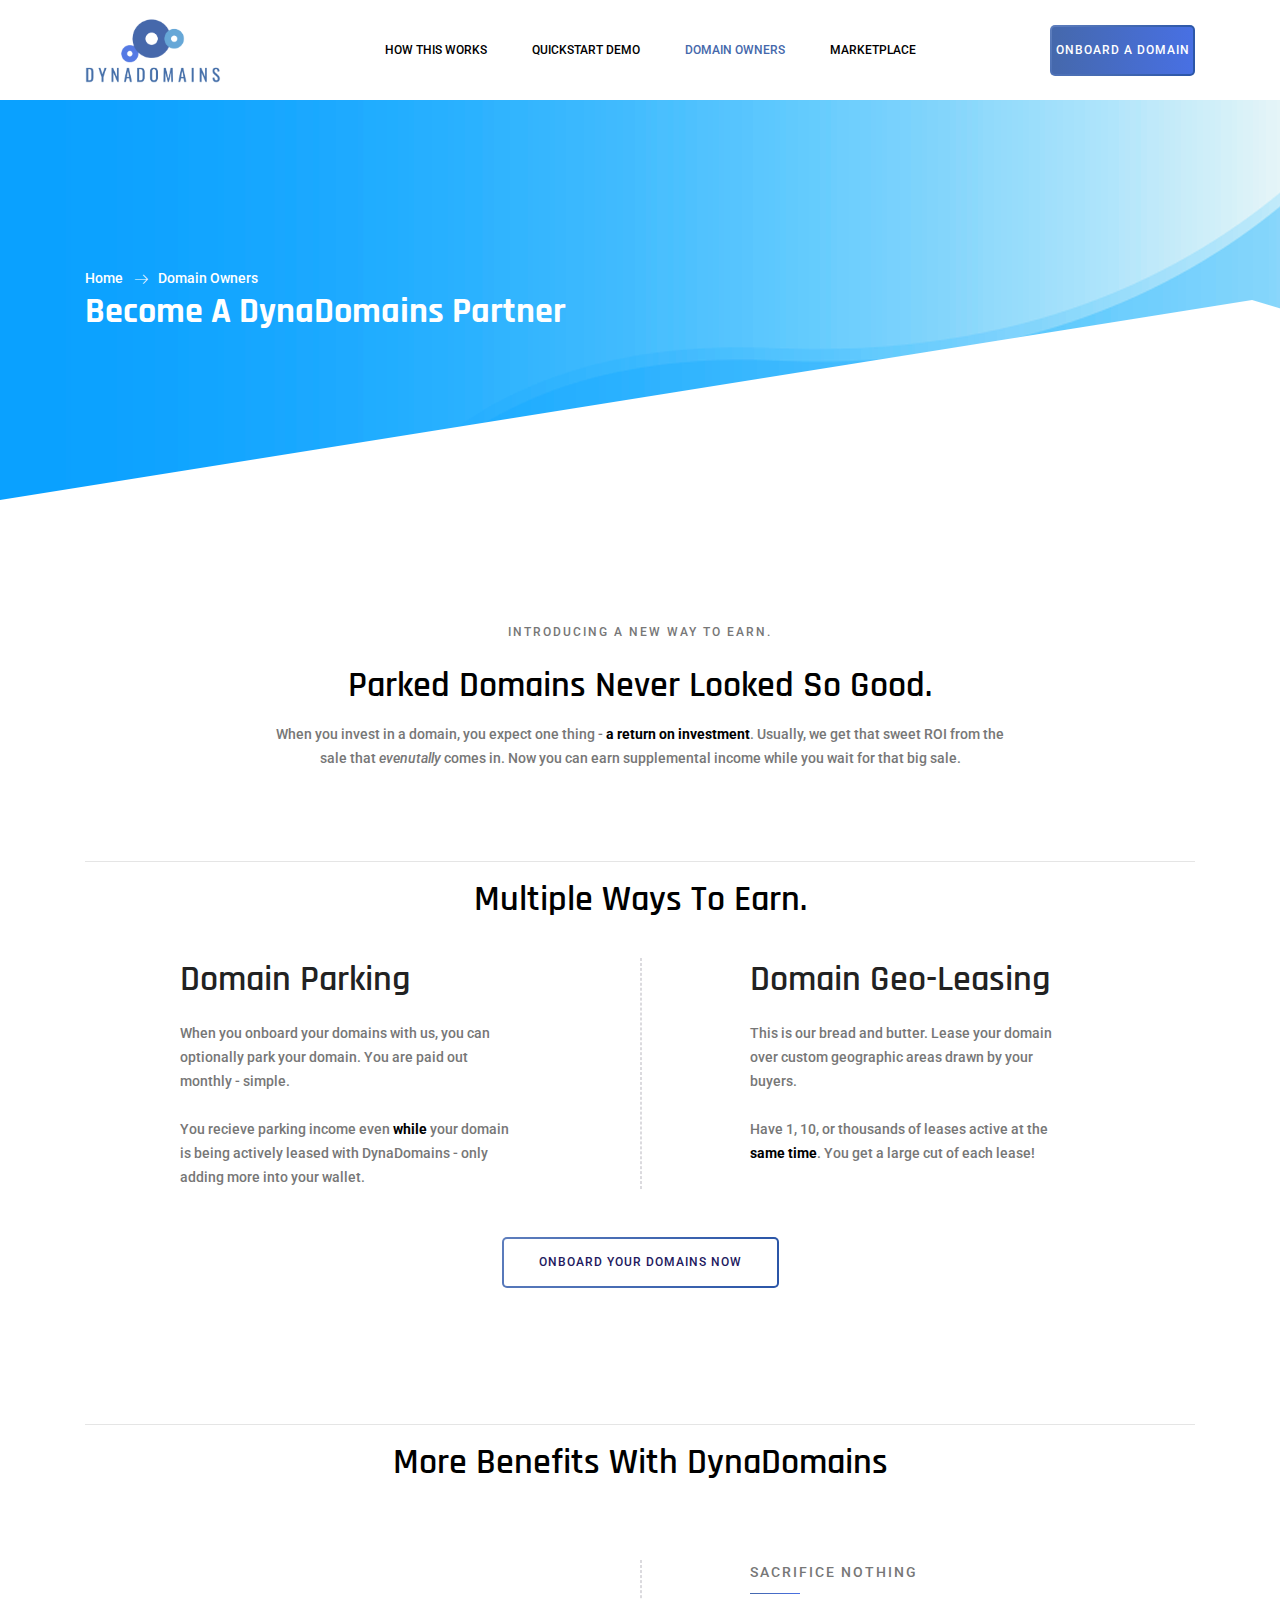
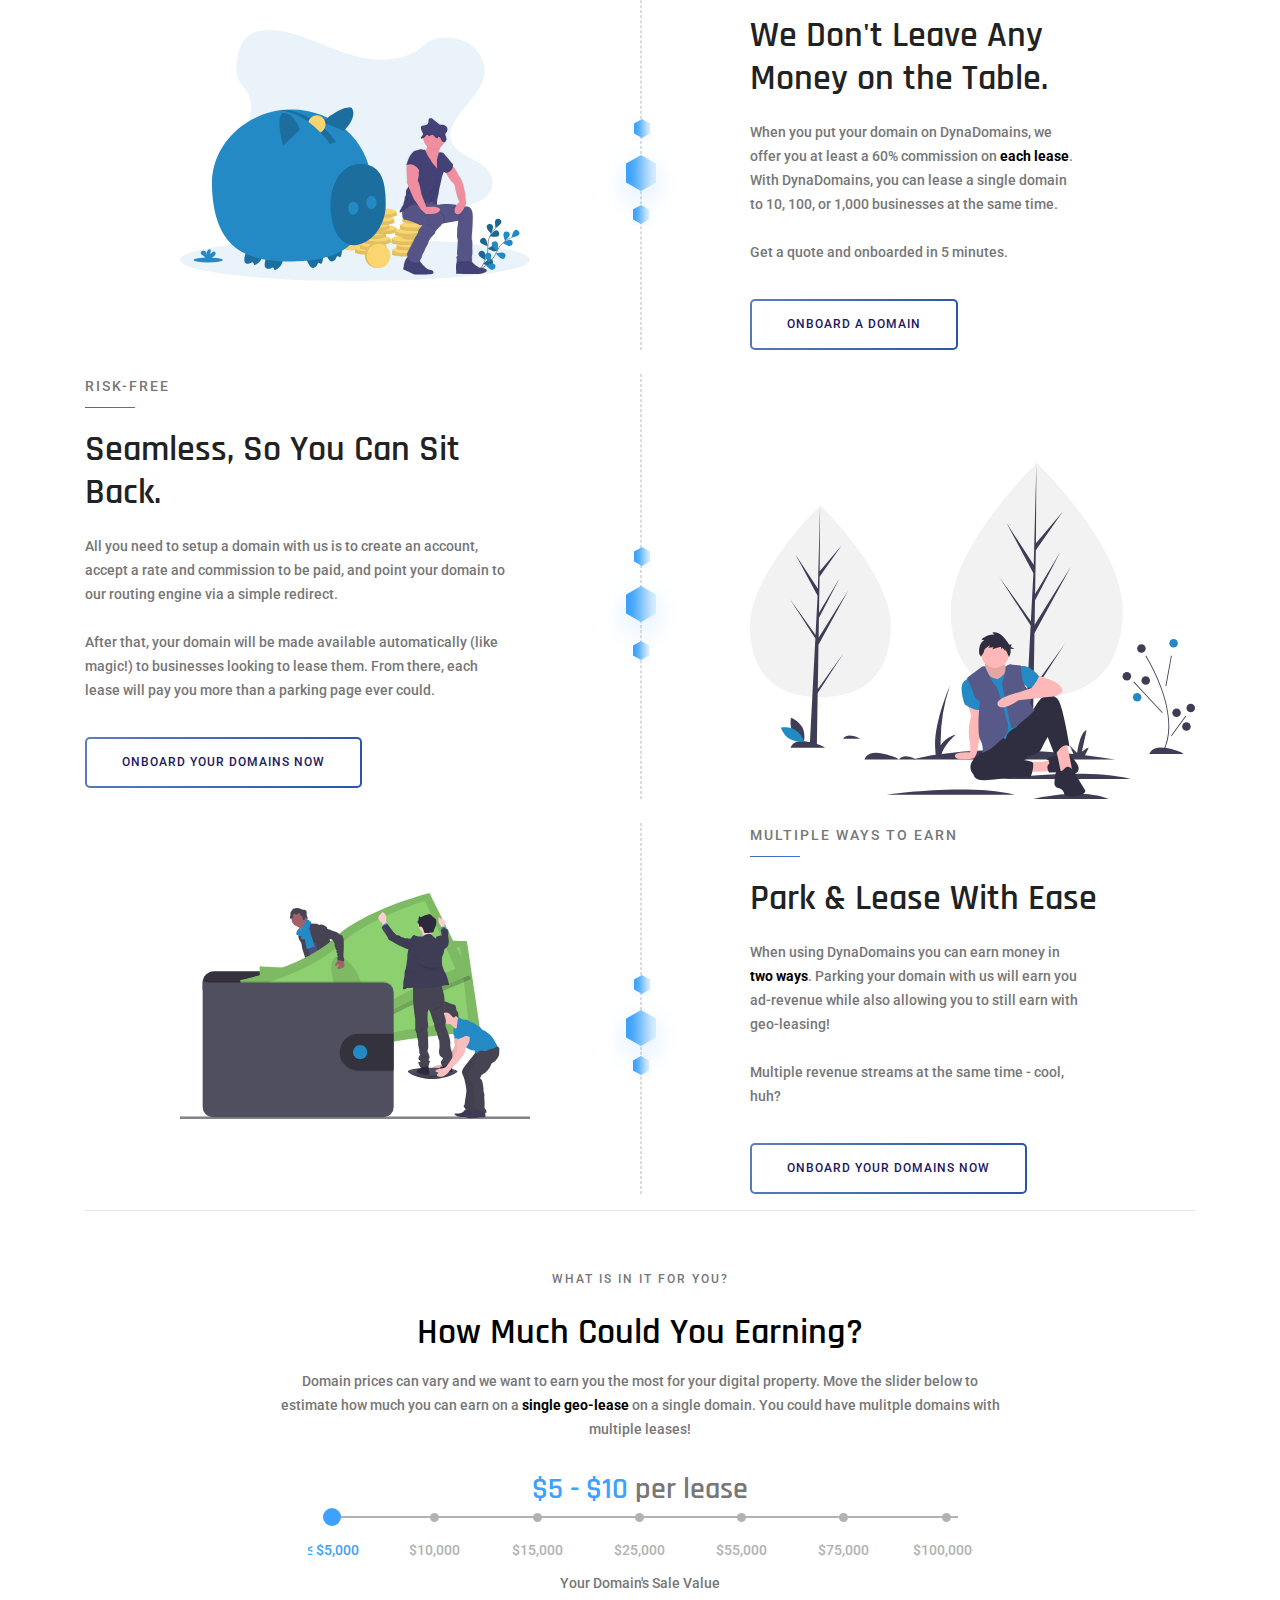
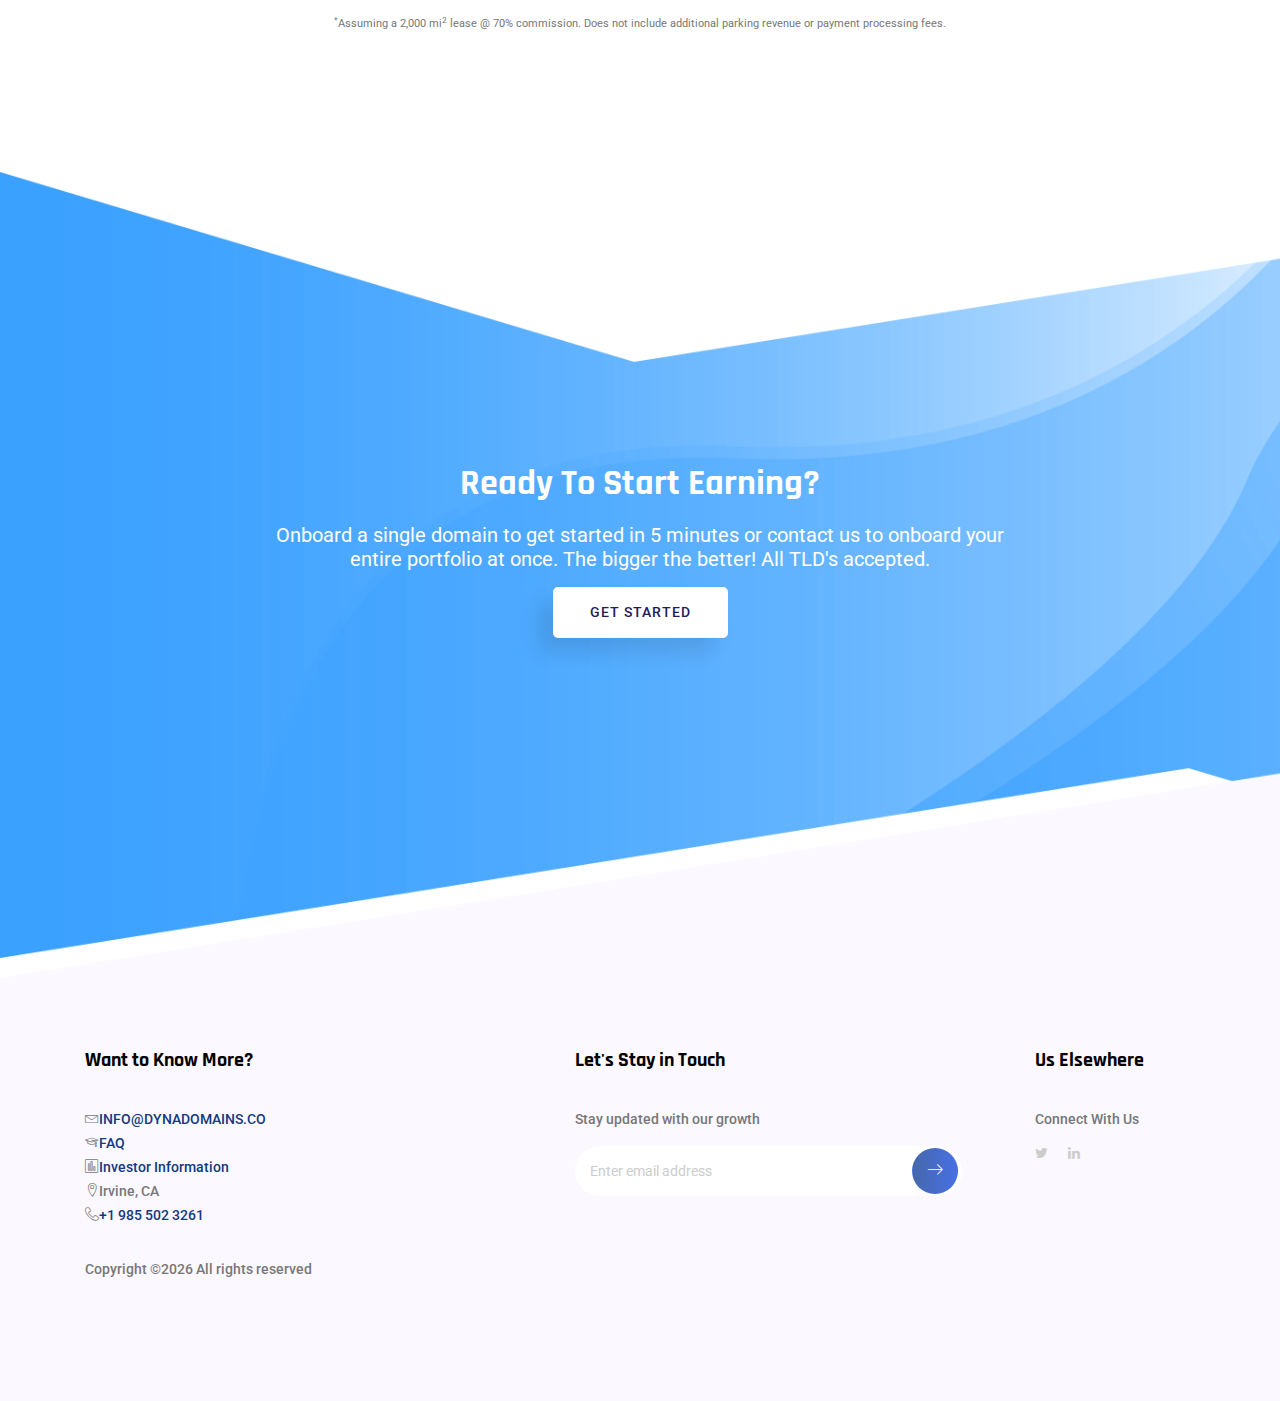
==== commit 1369f1b4: "add phone" ====
--- a/owners.html
+++ b/owners.html
@@ -307,6 +307,10 @@
 							<i class='lnr lnr-graduation-hat'></i><a href="https://blog.dynadomains.co/faq">FAQ</a>
 							<br>
 							<i class='lnr lnr-chart-bars'></i><a href="https://blog.dynadomains.co/investors/">Investor Information</a>
+							<br>
+							<i class='lnr lnr-map-marker'></i><a>Irvine, CA</a>
+							<br>
+							<i class='lnr lnr-phone-handset'></i><a href="tel:+19855023261">+1 985 502 3261</a>
 						</p>
 						<p>
 							Copyright &copy;<script>document.write(new Date().getFullYear());</script> All rights reserved
